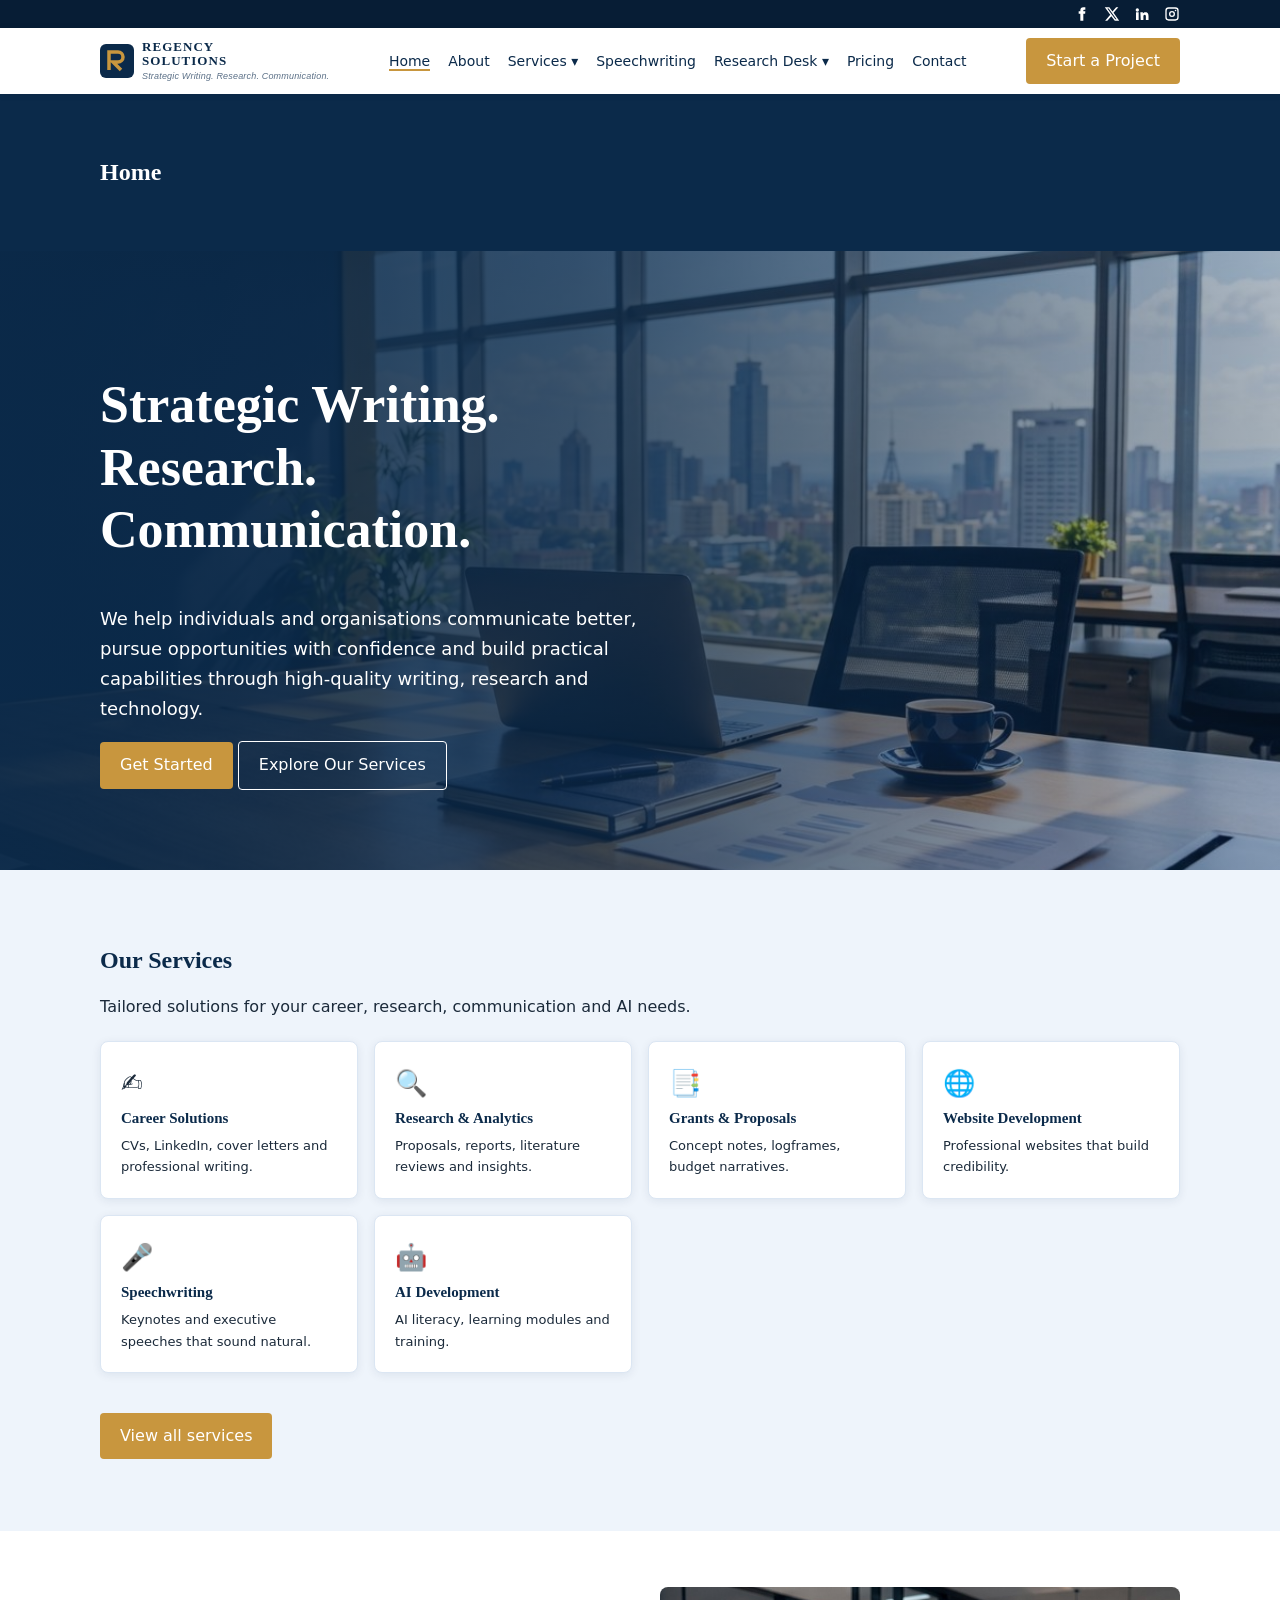
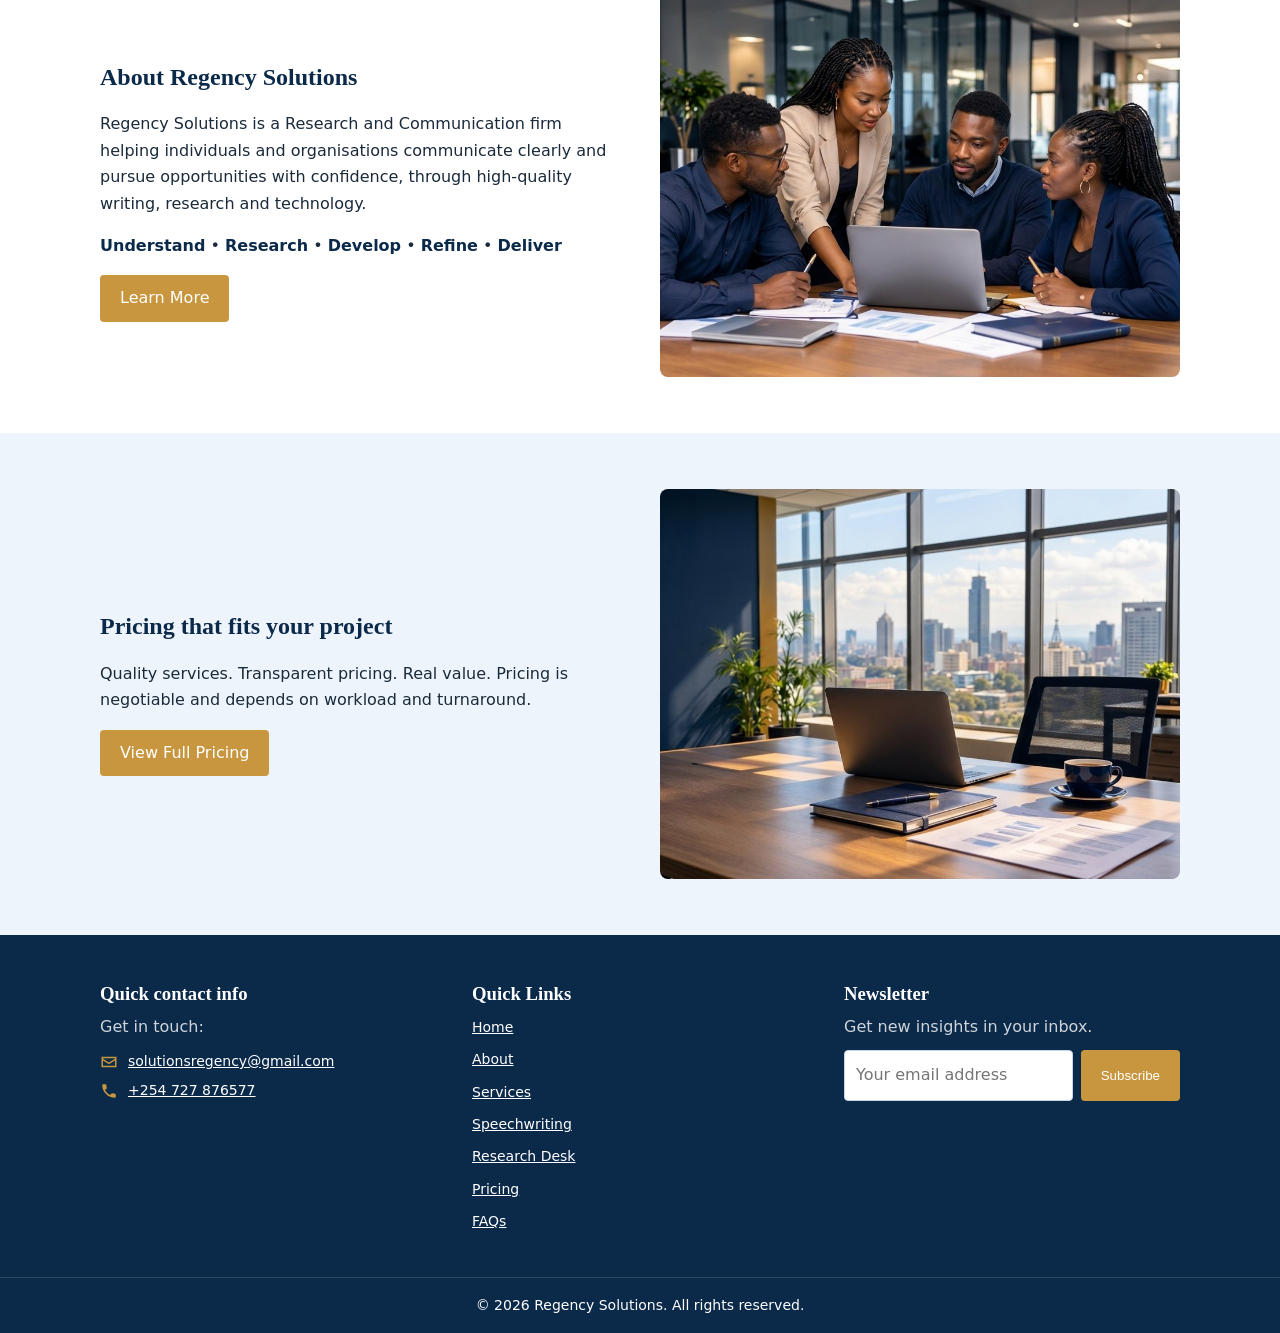
==== index.html @ c31ccd14 "Add files via upload" ====
<!DOCTYPE html><html lang="en"><head><meta charset="utf-8"><meta name="viewport" content="width=device-width,initial-scale=1"><title>Regency Solutions | Strategic Writing. Research. Communication.</title><link rel="stylesheet" href="style.css?v=3"></head><body>
<div class="topbar"><div class="w tb"><div class="socials"><a href="#" aria-label="Facebook"><svg viewBox="0 0 24 24"><path d="M14 8V6.5c0-.7.3-1 1-1h2V2h-3c-3 0-4.5 1.8-4.5 4.5V8H7v3.5h2.5V22H14V11.5h2.7L17 8z"/></svg></a><a href="#" aria-label="X"><svg viewBox="0 0 24 24"><path d="M18.2 2h3.3l-7.2 8.3L22.8 22h-6.6l-5.2-6.8L5 22H1.7l7.7-8.9L1.2 2h6.8l4.7 6.2zm-1.2 18h1.8L7 3.9H5z"/></svg></a><a href="#" aria-label="LinkedIn"><svg viewBox="0 0 24 24"><path d="M4.98 3.5a2.5 2.5 0 1 1 0 5 2.5 2.5 0 0 1 0-5zM3 9.5h4V21H3zM9.5 9.5h3.8v1.6h.1c.5-1 1.8-1.9 3.7-1.9 4 0 4.7 2.6 4.7 6V21h-4v-5c0-1.2 0-2.8-1.7-2.8s-2 1.3-2 2.7V21h-4z"/></svg></a><a href="#" aria-label="Instagram"><svg viewBox="0 0 24 24"><path d="M7 2h10a5 5 0 0 1 5 5v10a5 5 0 0 1-5 5H7a5 5 0 0 1-5-5V7a5 5 0 0 1 5-5zm0 2a3 3 0 0 0-3 3v10a3 3 0 0 0 3 3h10a3 3 0 0 0 3-3V7a3 3 0 0 0-3-3zm5 3.5A4.5 4.5 0 1 1 7.5 12 4.5 4.5 0 0 1 12 7.5zm0 2A2.5 2.5 0 1 0 14.5 12 2.5 2.5 0 0 0 12 9.5zM17.3 5.5a1.2 1.2 0 1 1-1.2 1.2 1.2 1.2 0 0 1 1.2-1.2z"/></svg></a></div></div></div><header><div class="w nav"><a href="index.html" class="logo"><svg width="34" height="34" viewBox="0 0 34 34"><rect width="34" height="34" rx="6" fill="#0b2a4a"/><path d="M9 26V8h9a5 5 0 0 1 0 10h-5l8 8" stroke="#c8963e" stroke-width="3.5" fill="none"/></svg><span>REGENCY<br>SOLUTIONS<em>Strategic Writing. Research. Communication.</em></span></a><button class="burger" aria-label="Open menu" aria-expanded="false"><span></span><span></span><span></span></button><nav><a href="index.html" class=on>Home</a><a href="about.html">About</a><div class="dd"><a href="services.html">Services &#9662;</a><div class="dm"><a href="services.html#career-solutions">Career Solutions</a><a href="services.html#research-analytics">Research & Analytics</a><a href="services.html#grants-proposals">Grants & Proposals</a><a href="services.html#website-development">Website Development</a><a href="services.html#ai-training">AI Training & Development</a><a href="services.html#professional-writing">Professional Writing</a></div></div><a href="speechwriting.html">Speechwriting</a><div class="dd"><a href="research-desk.html">Research Desk &#9662;</a><div class="dm"><a href="research-desk.html#insights">Insights</a><a href="research-desk.html#portfolio">Portfolio</a><a href="research-desk.html#testimonials">Testimonials</a></div></div><a href="pricing.html">Pricing</a><a href="contact.html">Contact</a></nav><a class="btn" href="start-a-project.html">Start a Project</a></div></header>
<section class="ph"><div class="w"><h1>Home</h1></div></section><section class="hero"><div class="w"><div><h1>Strategic Writing. Research. Communication.</h1><p>We help individuals and organisations communicate better, pursue opportunities with confidence and build practical capabilities through high-quality writing, research and technology.</p><a class="btn" href="start-a-project.html">Get Started</a> <a class="btn o" href="services.html">Explore Our Services</a></div></div></section><section class="sp alt"><div class="w"><h2>Our Services</h2><p class="lead">Tailored solutions for your career, research, communication and AI needs.</p><div class="tiles"><div class="tile"><b>✍️</b><span>Career Solutions</span><p>CVs, LinkedIn, cover letters and professional writing.</p></div><div class="tile"><b>🔍</b><span>Research & Analytics</span><p>Proposals, reports, literature reviews and insights.</p></div><div class="tile"><b>📑</b><span>Grants & Proposals</span><p>Concept notes, logframes, budget narratives.</p></div><div class="tile"><b>🌐</b><span>Website Development</span><p>Professional websites that build credibility.</p></div><div class="tile"><b>🎤</b><span>Speechwriting</span><p>Keynotes and executive speeches that sound natural.</p></div><div class="tile"><b>🤖</b><span>AI Development</span><p>AI literacy, learning modules and training.</p></div></div><p><a class="btn" href="services.html">View all services</a></p></div></section><section class="sp"><div class="w two"><div><h2>About Regency Solutions</h2><p>Regency Solutions is a Research and Communication firm helping individuals and organisations communicate clearly and pursue opportunities with confidence, through high-quality writing, research and technology.</p><p class="steps"><b>Understand</b> &bull; <b>Research</b> &bull; <b>Develop</b> &bull; <b>Refine</b> &bull; <b>Deliver</b></p><a class="btn" href="about.html">Learn More</a></div><img src="images/about.jpg" alt=""></div></section><section class="sp alt"><div class="w two"><div><h2>Pricing that fits your project</h2><p>Quality services. Transparent pricing. Real value. Pricing is negotiable and depends on workload and turnaround.</p><a class="btn" href="pricing.html">View Full Pricing</a></div><img src="images/pricing.jpg" alt=""></div></section>
<footer><div class="w fg"><div><h3>Quick contact info</h3><p class="mu">Get in touch:</p><ul class="cl"><li><svg viewBox="0 0 24 24"><path d="M2 5h20v14H2zm2 2v.5l8 5 8-5V7zm16 3l-8 5-8-5v7h16z"/></svg><a href="mailto:solutionsregency@gmail.com">solutionsregency@gmail.com</a></li><li><svg viewBox="0 0 24 24"><path d="M6.6 10.8a15 15 0 0 0 6.6 6.6l2.2-2.2a1 1 0 0 1 1-.25 11 11 0 0 0 3.6.6 1 1 0 0 1 1 1V20a1 1 0 0 1-1 1A17 17 0 0 1 3 4a1 1 0 0 1 1-1h3.5a1 1 0 0 1 1 1c0 1.2.2 2.4.6 3.6a1 1 0 0 1-.25 1z"/></svg><a href="tel:+254727876577">+254 727 876577</a></li></ul></div><div><h3>Quick Links</h3><ul class="ll"><li><a href="index.html">Home</a></li><li><a href="about.html">About</a></li><li><a href="services.html">Services</a></li><li><a href="speechwriting.html">Speechwriting</a></li><li><a href="research-desk.html">Research Desk</a></li><li><a href="pricing.html">Pricing</a></li><li><a href="research-desk.html#faqs">FAQs</a></li></ul></div><div><h3>Newsletter</h3><p class="mu">Get new insights in your inbox.</p><form class="rf nl" data-kind="news"><input name="_honey" style="display:none" tabindex="-1" autocomplete="off" aria-hidden="true"><input type="hidden" name="service" value="Newsletter"><input name="email" type="email" placeholder="Your email address" aria-label="Email address" required><button class="btn">Subscribe</button><div class="msg"></div></form></div></div><div class="fb">&copy; 2026 Regency Solutions. All rights reserved.</div></footer>
<div class="modal" id="m"><form class="rf" data-reply="1"><input name="_honey" style="display:none" tabindex="-1" autocomplete="off" aria-hidden="true"><button type="button" class="x" aria-label="Close">&times;</button><h3>Get the pricing plan</h3><p>Enter your email and we will send the plan straight to your inbox.</p><input type="hidden" name="service"><input name="name" placeholder="Your name *" required><input name="email" type="email" placeholder="Email *" required><button class="btn">Send me the pricing plan</button><div class="msg"></div></form></div>
<script src="script.js?v=4"></script></body></html>
---- style.css ----
:root{--n:#0b2a4a;--g:#c8963e;--l:#eef4fb;--t:#1b2a3a}*{box-sizing:border-box}body{margin:0;font:16px/1.65 'Segoe UI',system-ui,sans-serif;color:var(--t)}
h1,h2,h3{font-family:Georgia,'Times New Roman',serif;color:var(--n);line-height:1.2}.w{max-width:1120px;margin:auto;padding:0 20px}
header{position:sticky;top:0;background:#fff;box-shadow:0 1px 8px #0001;z-index:5}.nav{display:flex;align-items:center;gap:20px;justify-content:space-between;padding:10px 20px;flex-wrap:wrap}
.logo{display:flex;align-items:center;gap:8px;font:600 13px/1.1 Georgia,serif;color:var(--n);text-decoration:none;letter-spacing:.08em}
nav a{margin:0 9px;color:var(--n);text-decoration:none;font-size:14px}nav a.on{border-bottom:2px solid var(--g)}
.btn{display:inline-block;background:var(--g);color:#fff;border:0;padding:10px 20px;border-radius:4px;font:600 14px inherit;text-decoration:none;cursor:pointer}.btn.o{background:none;border:1px solid #fff}
.hero,.ph,.start{background:var(--n);color:#fff}.hero h1,.ph h1,.start h2{color:#fff}.hero{padding:60px 0}.ph{padding:44px 0}.start{padding:60px 0}
.two{display:grid;grid-template-columns:1fr 1fr;gap:40px;align-items:center}.two.rev>div{order:2}img{width:100%;border-radius:8px;display:block}
.sp{padding:56px 0}.alt{background:var(--l)}.lead{max-width:60ch}.steps b{color:var(--n)}
.grid,.tiles{display:grid;grid-template-columns:repeat(auto-fill,minmax(240px,1fr));gap:16px;margin:20px 0 40px}
.card,.tile{background:#fff;border:1px solid #dbe6f3;border-radius:8px;padding:20px;box-shadow:0 2px 10px #0b2a4a14}.tile b{font-size:26px;display:block}.tile span{font:600 15px Georgia,serif;color:var(--n)}.tile p{font-size:13px;margin:4px 0 0}
.card h3{margin:0 0 8px;font-size:19px}.card ul,.sp ul{padding-left:18px}.pl{display:inline-block;margin-top:8px;color:var(--g);font-weight:700;text-decoration:none}
details{background:#fff;border:1px solid #dbe6f3;border-radius:6px;padding:12px 16px;margin:8px 0}summary{cursor:pointer;font-weight:600;color:var(--n)}
input,select,textarea{width:100%;padding:11px;margin:5px 0;border:1px solid #c5d4e6;border-radius:4px;font:inherit}.start form{display:grid;gap:4px}.msg{font-size:14px;margin-top:6px}
footer{background:var(--n);color:#fff;padding:36px 0}footer .logo{color:#fff}.fl{display:flex;justify-content:space-between;flex-wrap:wrap;gap:16px;align-items:center}footer a{color:#fff;margin:0 8px;font-size:14px}
.modal{display:none;position:fixed;inset:0;background:#0b2a4acc;z-index:9;align-items:center;justify-content:center;padding:20px}.modal.open{display:flex}.modal form{background:#fff;padding:28px;border-radius:8px;max-width:400px;width:100%;position:relative}.x{position:absolute;right:12px;top:6px;background:none;border:0;font-size:26px;cursor:pointer}
a:focus-visible,button:focus-visible,input:focus-visible{outline:3px solid var(--g)}@media(max-width:760px){.two{grid-template-columns:1fr}.two.rev>div{order:0}}

body,.w,h1,h2,h3,p,li{text-align:left}.logo em{display:block;font:italic 400 9px/1.3 'Segoe UI',sans-serif;letter-spacing:.02em;margin-top:3px;color:#5a6f86}
.dd{display:inline-block;position:relative}.dm{display:none;position:absolute;top:100%;left:0;background:#fff;min-width:210px;border-radius:6px;box-shadow:0 6px 20px #0b2a4a33;padding:6px 0;z-index:10}.dm a{display:block;margin:0;padding:8px 16px;white-space:nowrap}.dm a:hover{background:var(--l)}.dd:hover .dm,.dd:focus-within .dm{display:block}
.news{background:var(--l);padding:36px 0}.news h3{margin:0}.news form{display:flex;gap:8px;flex-wrap:wrap}.news input{flex:1;min-width:200px;margin:0}.news .msg{width:100%}
.soc{display:flex;gap:10px}.si{width:32px;height:32px;border:1px solid #fff8;border-radius:50%;display:grid;place-items:center;margin:0;font:700 12px sans-serif;text-decoration:none}.fl nav{text-align:right}.fl nav small{display:block;margin-top:8px;opacity:.8}
.float{position:fixed;right:14px;bottom:20px;display:flex;flex-direction:column;gap:10px;z-index:8}.float a{width:46px;height:46px;border-radius:50%;background:var(--g);color:#fff;display:grid;place-items:center;font-size:20px;text-decoration:none;box-shadow:0 3px 10px #0005}
@media(max-width:760px){.dm{position:static;display:block;box-shadow:none;padding:0 0 0 12px}.dd{display:block}}

img{aspect-ratio:4/3;object-fit:cover}.topbar{background:#071d35}.tb{display:flex;justify-content:flex-end;padding:6px 20px}.socials{display:flex;gap:14px}.socials a{margin:0}.socials svg{width:16px;height:16px;fill:#fff;display:block}.socials a:hover svg{fill:var(--g)}
footer{padding:48px 0 0}.fg{display:grid;grid-template-columns:repeat(3,1fr);gap:36px}footer h3{color:#fff;margin:0 0 8px}.mu{opacity:.8;margin:0 0 10px}footer ul{list-style:none;padding:0;margin:0}footer li{margin:6px 0}footer a{margin:0}.cl li{display:flex;gap:10px;align-items:center}.cl svg{width:18px;height:18px;fill:var(--g);flex:none}
.nl{display:flex;gap:8px;flex-wrap:wrap}.nl input{flex:1;min-width:160px;margin:0}.nl .msg{width:100%}.fb{margin-top:36px;padding:16px 20px;border-top:1px solid #ffffff22;font-size:14px;text-align:center}@media(max-width:760px){.fg{grid-template-columns:1fr}}

.hero{background:linear-gradient(90deg,#0b2a4af2 0%,#0b2a4acc 45%,#0b2a4a55 100%),url(images/hero.jpg) center/cover no-repeat;min-height:480px;display:flex;align-items:center;padding:80px 0}
.hero .w{width:100%}.hero h1{max-width:16ch;font-size:clamp(32px,5vw,52px)}.hero p{max-width:48ch;font-size:18px}
@media(max-width:760px){.hero{background:linear-gradient(#0b2a4ae6,#0b2a4acc),url(images/hero.jpg) center/cover;min-height:380px;padding:56px 0}}

.start label{display:block;font-size:14px;color:#dbe6f3}.start label input{margin-top:4px}
.cd{list-style:none;padding:0;margin:20px 0}.cd li{display:flex;gap:14px;align-items:flex-start;margin:16px 0}.cd svg{width:22px;height:22px;fill:var(--g);flex:none;margin-top:3px}.cd b{display:block;color:var(--n)}.cd a{color:var(--t)}
a.pl.btn{color:#fff!important;margin-top:6px}.grid+.cta{margin:-24px 0 52px}

.burger{display:none;background:none;border:0;padding:8px;cursor:pointer}.burger span{display:block;width:26px;height:3px;background:var(--n);margin:5px 0;border-radius:2px}
@media(max-width:760px){
.nav{justify-content:space-between;max-height:100vh;overflow-y:auto}.burger{display:block}
.nav nav,.nav>.btn{display:none;width:100%}.nav.open nav{display:block}.nav.open>.btn{display:block;text-align:center;margin-bottom:8px}
.nav nav a{display:block;margin:0;padding:11px 4px;font-size:16px}.nav nav a.on{border-bottom:0;font-weight:700;color:var(--g)}
.dd{display:block}.dd:hover .dm,.dd:focus-within .dm{display:none}.dm{position:static;box-shadow:none;padding:0 0 0 14px;min-width:0}.dd.open .dm{display:block}
header{max-height:100vh}}
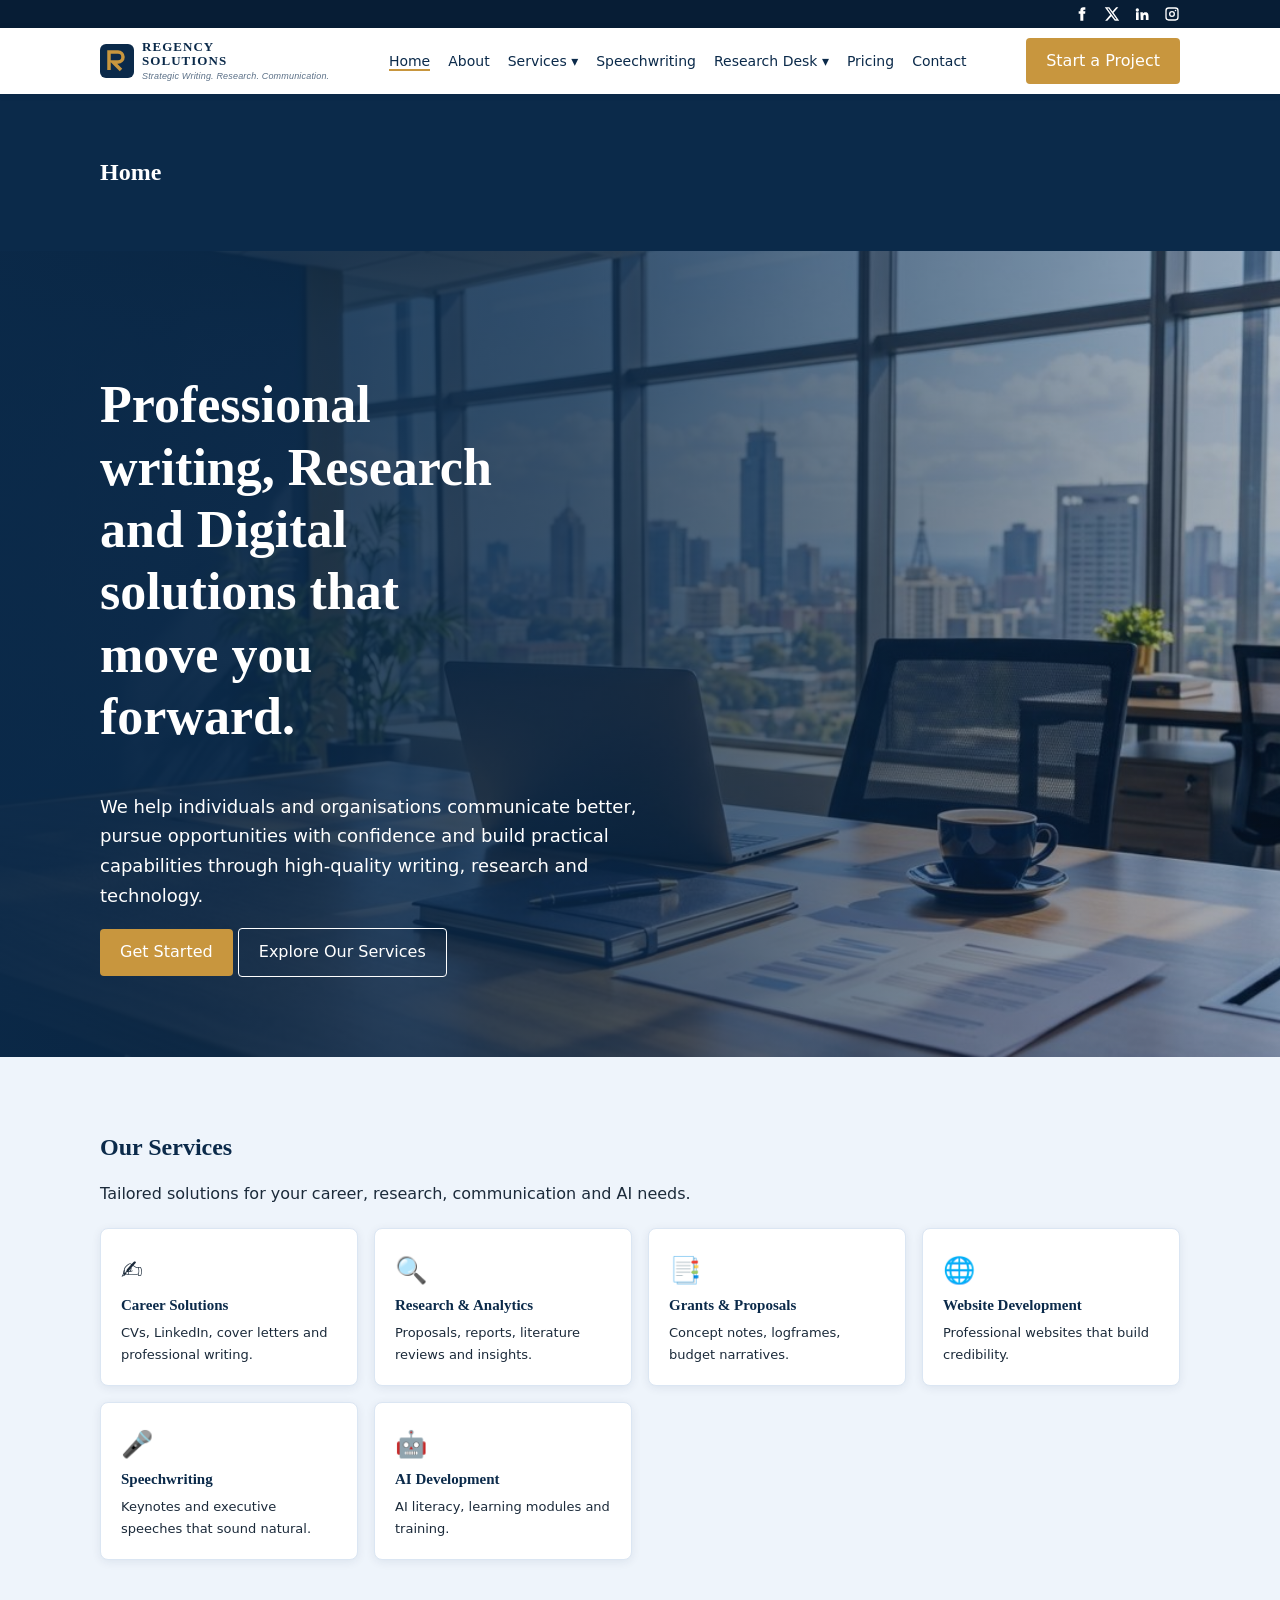
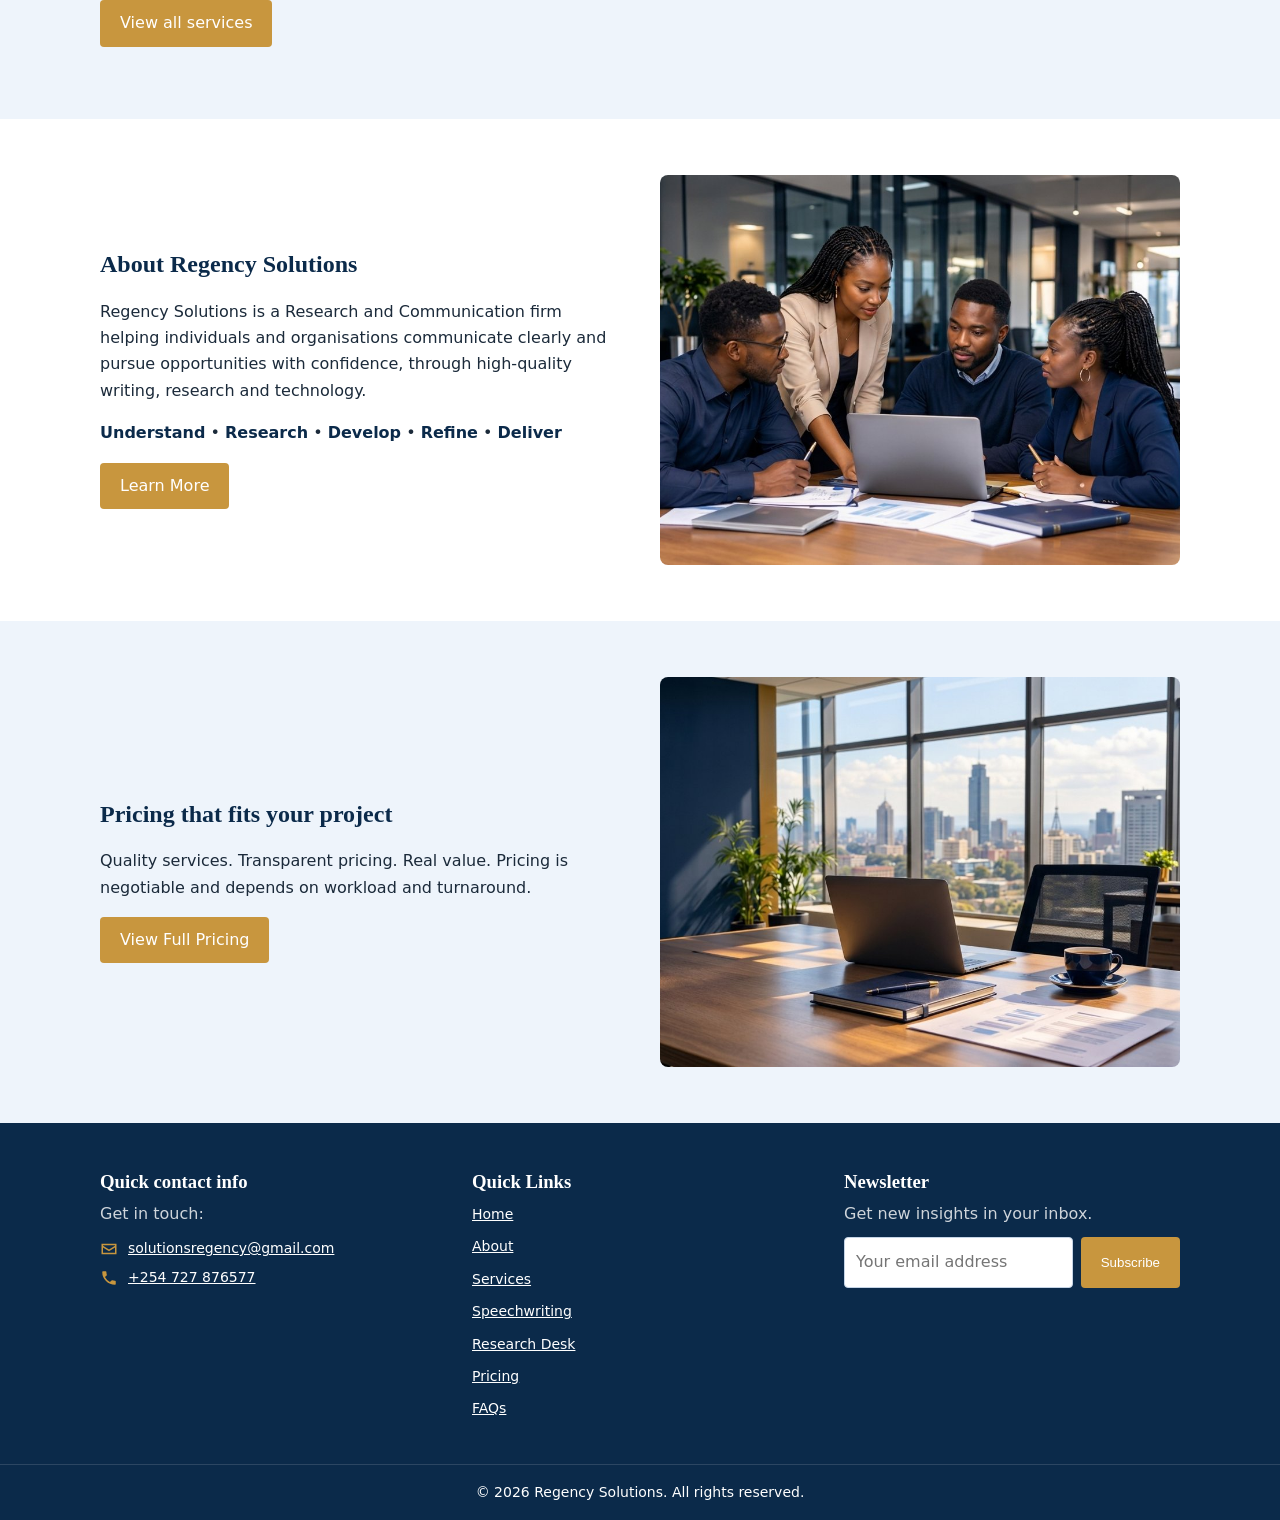
==== commit f5cd5147: "Update index.html" ====
--- a/index.html
+++ b/index.html
@@ -1,6 +1,6 @@
 <!DOCTYPE html><html lang="en"><head><meta charset="utf-8"><meta name="viewport" content="width=device-width,initial-scale=1"><title>Regency Solutions | Strategic Writing. Research. Communication.</title><link rel="stylesheet" href="style.css?v=3"></head><body>
 <div class="topbar"><div class="w tb"><div class="socials"><a href="#" aria-label="Facebook"><svg viewBox="0 0 24 24"><path d="M14 8V6.5c0-.7.3-1 1-1h2V2h-3c-3 0-4.5 1.8-4.5 4.5V8H7v3.5h2.5V22H14V11.5h2.7L17 8z"/></svg></a><a href="#" aria-label="X"><svg viewBox="0 0 24 24"><path d="M18.2 2h3.3l-7.2 8.3L22.8 22h-6.6l-5.2-6.8L5 22H1.7l7.7-8.9L1.2 2h6.8l4.7 6.2zm-1.2 18h1.8L7 3.9H5z"/></svg></a><a href="#" aria-label="LinkedIn"><svg viewBox="0 0 24 24"><path d="M4.98 3.5a2.5 2.5 0 1 1 0 5 2.5 2.5 0 0 1 0-5zM3 9.5h4V21H3zM9.5 9.5h3.8v1.6h.1c.5-1 1.8-1.9 3.7-1.9 4 0 4.7 2.6 4.7 6V21h-4v-5c0-1.2 0-2.8-1.7-2.8s-2 1.3-2 2.7V21h-4z"/></svg></a><a href="#" aria-label="Instagram"><svg viewBox="0 0 24 24"><path d="M7 2h10a5 5 0 0 1 5 5v10a5 5 0 0 1-5 5H7a5 5 0 0 1-5-5V7a5 5 0 0 1 5-5zm0 2a3 3 0 0 0-3 3v10a3 3 0 0 0 3 3h10a3 3 0 0 0 3-3V7a3 3 0 0 0-3-3zm5 3.5A4.5 4.5 0 1 1 7.5 12 4.5 4.5 0 0 1 12 7.5zm0 2A2.5 2.5 0 1 0 14.5 12 2.5 2.5 0 0 0 12 9.5zM17.3 5.5a1.2 1.2 0 1 1-1.2 1.2 1.2 1.2 0 0 1 1.2-1.2z"/></svg></a></div></div></div><header><div class="w nav"><a href="index.html" class="logo"><svg width="34" height="34" viewBox="0 0 34 34"><rect width="34" height="34" rx="6" fill="#0b2a4a"/><path d="M9 26V8h9a5 5 0 0 1 0 10h-5l8 8" stroke="#c8963e" stroke-width="3.5" fill="none"/></svg><span>REGENCY<br>SOLUTIONS<em>Strategic Writing. Research. Communication.</em></span></a><button class="burger" aria-label="Open menu" aria-expanded="false"><span></span><span></span><span></span></button><nav><a href="index.html" class=on>Home</a><a href="about.html">About</a><div class="dd"><a href="services.html">Services &#9662;</a><div class="dm"><a href="services.html#career-solutions">Career Solutions</a><a href="services.html#research-analytics">Research & Analytics</a><a href="services.html#grants-proposals">Grants & Proposals</a><a href="services.html#website-development">Website Development</a><a href="services.html#ai-training">AI Training & Development</a><a href="services.html#professional-writing">Professional Writing</a></div></div><a href="speechwriting.html">Speechwriting</a><div class="dd"><a href="research-desk.html">Research Desk &#9662;</a><div class="dm"><a href="research-desk.html#insights">Insights</a><a href="research-desk.html#portfolio">Portfolio</a><a href="research-desk.html#testimonials">Testimonials</a></div></div><a href="pricing.html">Pricing</a><a href="contact.html">Contact</a></nav><a class="btn" href="start-a-project.html">Start a Project</a></div></header>
-<section class="ph"><div class="w"><h1>Home</h1></div></section><section class="hero"><div class="w"><div><h1>Strategic Writing. Research. Communication.</h1><p>We help individuals and organisations communicate better, pursue opportunities with confidence and build practical capabilities through high-quality writing, research and technology.</p><a class="btn" href="start-a-project.html">Get Started</a> <a class="btn o" href="services.html">Explore Our Services</a></div></div></section><section class="sp alt"><div class="w"><h2>Our Services</h2><p class="lead">Tailored solutions for your career, research, communication and AI needs.</p><div class="tiles"><div class="tile"><b>✍️</b><span>Career Solutions</span><p>CVs, LinkedIn, cover letters and professional writing.</p></div><div class="tile"><b>🔍</b><span>Research & Analytics</span><p>Proposals, reports, literature reviews and insights.</p></div><div class="tile"><b>📑</b><span>Grants & Proposals</span><p>Concept notes, logframes, budget narratives.</p></div><div class="tile"><b>🌐</b><span>Website Development</span><p>Professional websites that build credibility.</p></div><div class="tile"><b>🎤</b><span>Speechwriting</span><p>Keynotes and executive speeches that sound natural.</p></div><div class="tile"><b>🤖</b><span>AI Development</span><p>AI literacy, learning modules and training.</p></div></div><p><a class="btn" href="services.html">View all services</a></p></div></section><section class="sp"><div class="w two"><div><h2>About Regency Solutions</h2><p>Regency Solutions is a Research and Communication firm helping individuals and organisations communicate clearly and pursue opportunities with confidence, through high-quality writing, research and technology.</p><p class="steps"><b>Understand</b> &bull; <b>Research</b> &bull; <b>Develop</b> &bull; <b>Refine</b> &bull; <b>Deliver</b></p><a class="btn" href="about.html">Learn More</a></div><img src="images/about.jpg" alt=""></div></section><section class="sp alt"><div class="w two"><div><h2>Pricing that fits your project</h2><p>Quality services. Transparent pricing. Real value. Pricing is negotiable and depends on workload and turnaround.</p><a class="btn" href="pricing.html">View Full Pricing</a></div><img src="images/pricing.jpg" alt=""></div></section>
-<footer><div class="w fg"><div><h3>Quick contact info</h3><p class="mu">Get in touch:</p><ul class="cl"><li><svg viewBox="0 0 24 24"><path d="M2 5h20v14H2zm2 2v.5l8 5 8-5V7zm16 3l-8 5-8-5v7h16z"/></svg><a href="mailto:solutionsregency@gmail.com">solutionsregency@gmail.com</a></li><li><svg viewBox="0 0 24 24"><path d="M6.6 10.8a15 15 0 0 0 6.6 6.6l2.2-2.2a1 1 0 0 1 1-.25 11 11 0 0 0 3.6.6 1 1 0 0 1 1 1V20a1 1 0 0 1-1 1A17 17 0 0 1 3 4a1 1 0 0 1 1-1h3.5a1 1 0 0 1 1 1c0 1.2.2 2.4.6 3.6a1 1 0 0 1-.25 1z"/></svg><a href="tel:+254727876577">+254 727 876577</a></li></ul></div><div><h3>Quick Links</h3><ul class="ll"><li><a href="index.html">Home</a></li><li><a href="about.html">About</a></li><li><a href="services.html">Services</a></li><li><a href="speechwriting.html">Speechwriting</a></li><li><a href="research-desk.html">Research Desk</a></li><li><a href="pricing.html">Pricing</a></li><li><a href="research-desk.html#faqs">FAQs</a></li></ul></div><div><h3>Newsletter</h3><p class="mu">Get new insights in your inbox.</p><form class="rf nl" data-kind="news"><input name="_honey" style="display:none" tabindex="-1" autocomplete="off" aria-hidden="true"><input type="hidden" name="service" value="Newsletter"><input name="email" type="email" placeholder="Your email address" aria-label="Email address" required><button class="btn">Subscribe</button><div class="msg"></div></form></div></div><div class="fb">&copy; 2026 Regency Solutions. All rights reserved.</div></footer>
+<section class="ph"><div class="w"><h1>Home</h1></div></section><section class="hero"><div class="w"><div><h1>Professional writing, Research and Digital solutions that move you forward.</h1><p>We help individuals and organisations communicate better, pursue opportunities with confidence and build practical capabilities through high-quality writing, research and technology.</p><a class="btn" href="start-a-project.html">Get Started</a> <a class="btn o" href="services.html">Explore Our Services</a></div></div></section><section class="sp alt"><div class="w"><h2>Our Services</h2><p class="lead">Tailored solutions for your career, research, communication and AI needs.</p><div class="tiles"><div class="tile"><b>✍️</b><span>Career Solutions</span><p>CVs, LinkedIn, cover letters and professional writing.</p></div><div class="tile"><b>🔍</b><span>Research & Analytics</span><p>Proposals, reports, literature reviews and insights.</p></div><div class="tile"><b>📑</b><span>Grants & Proposals</span><p>Concept notes, logframes, budget narratives.</p></div><div class="tile"><b>🌐</b><span>Website Development</span><p>Professional websites that build credibility.</p></div><div class="tile"><b>🎤</b><span>Speechwriting</span><p>Keynotes and executive speeches that sound natural.</p></div><div class="tile"><b>🤖</b><span>AI Development</span><p>AI literacy, learning modules and training.</p></div></div><p><a class="btn" href="services.html">View all services</a></p></div></section><section class="sp"><div class="w two"><div><h2>About Regency Solutions</h2><p>Regency Solutions is a Research and Communication firm helping individuals and organisations communicate clearly and pursue opportunities with confidence, through high-quality writing, research and technology.</p><p class="steps"><b>Understand</b> &bull; <b>Research</b> &bull; <b>Develop</b> &bull; <b>Refine</b> &bull; <b>Deliver</b></p><a class="btn" href="about.html">Learn More</a></div><img src="images/about.jpg" alt=""></div></section><section class="sp alt"><div class="w two"><div><h2>Pricing that fits your project</h2><p>Quality services. Transparent pricing. Real value. Pricing is negotiable and depends on workload and turnaround.</p><a class="btn" href="pricing.html">View Full Pricing</a></div><img src="images/pricing.jpg" alt=""></div></section>
+<footer><div class="w fg"><div><h3>Quick contact info</h3><p class="mu">Get in touch:</p><ul class="cl"><li><svg viewBox="0 0 24 24"><path d="M2 5h20v14H2zm2 2v.5l8 5 8-5V7zm16 3l-8 5-8-5v7h16z"/></svg><a href="https://mail.google.com/mail/?view=cm&to=solutionsregency@gmail.com" target="_blank" rel="noopener">solutionsregency@gmail.com</a></li><li><svg viewBox="0 0 24 24"><path d="M6.6 10.8a15 15 0 0 0 6.6 6.6l2.2-2.2a1 1 0 0 1 1-.25 11 11 0 0 0 3.6.6 1 1 0 0 1 1 1V20a1 1 0 0 1-1 1A17 17 0 0 1 3 4a1 1 0 0 1 1-1h3.5a1 1 0 0 1 1 1c0 1.2.2 2.4.6 3.6a1 1 0 0 1-.25 1z"/></svg><a href="tel:+254727876577">+254 727 876577</a></li></ul></div><div><h3>Quick Links</h3><ul class="ll"><li><a href="index.html">Home</a></li><li><a href="about.html">About</a></li><li><a href="services.html">Services</a></li><li><a href="speechwriting.html">Speechwriting</a></li><li><a href="research-desk.html">Research Desk</a></li><li><a href="pricing.html">Pricing</a></li><li><a href="research-desk.html#faqs">FAQs</a></li></ul></div><div><h3>Newsletter</h3><p class="mu">Get new insights in your inbox.</p><form class="rf nl" data-kind="news"><input name="_honey" style="display:none" tabindex="-1" autocomplete="off" aria-hidden="true"><input type="hidden" name="service" value="Newsletter"><input name="email" type="email" placeholder="Your email address" aria-label="Email address" required><button class="btn">Subscribe</button><div class="msg"></div></form></div></div><div class="fb">&copy; 2026 Regency Solutions. All rights reserved.</div></footer>
 <div class="modal" id="m"><form class="rf" data-reply="1"><input name="_honey" style="display:none" tabindex="-1" autocomplete="off" aria-hidden="true"><button type="button" class="x" aria-label="Close">&times;</button><h3>Get the pricing plan</h3><p>Enter your email and we will send the plan straight to your inbox.</p><input type="hidden" name="service"><input name="name" placeholder="Your name *" required><input name="email" type="email" placeholder="Email *" required><button class="btn">Send me the pricing plan</button><div class="msg"></div></form></div>
-<script src="script.js?v=4"></script></body></html>+<script src="script.js?v=5"></script></body></html>
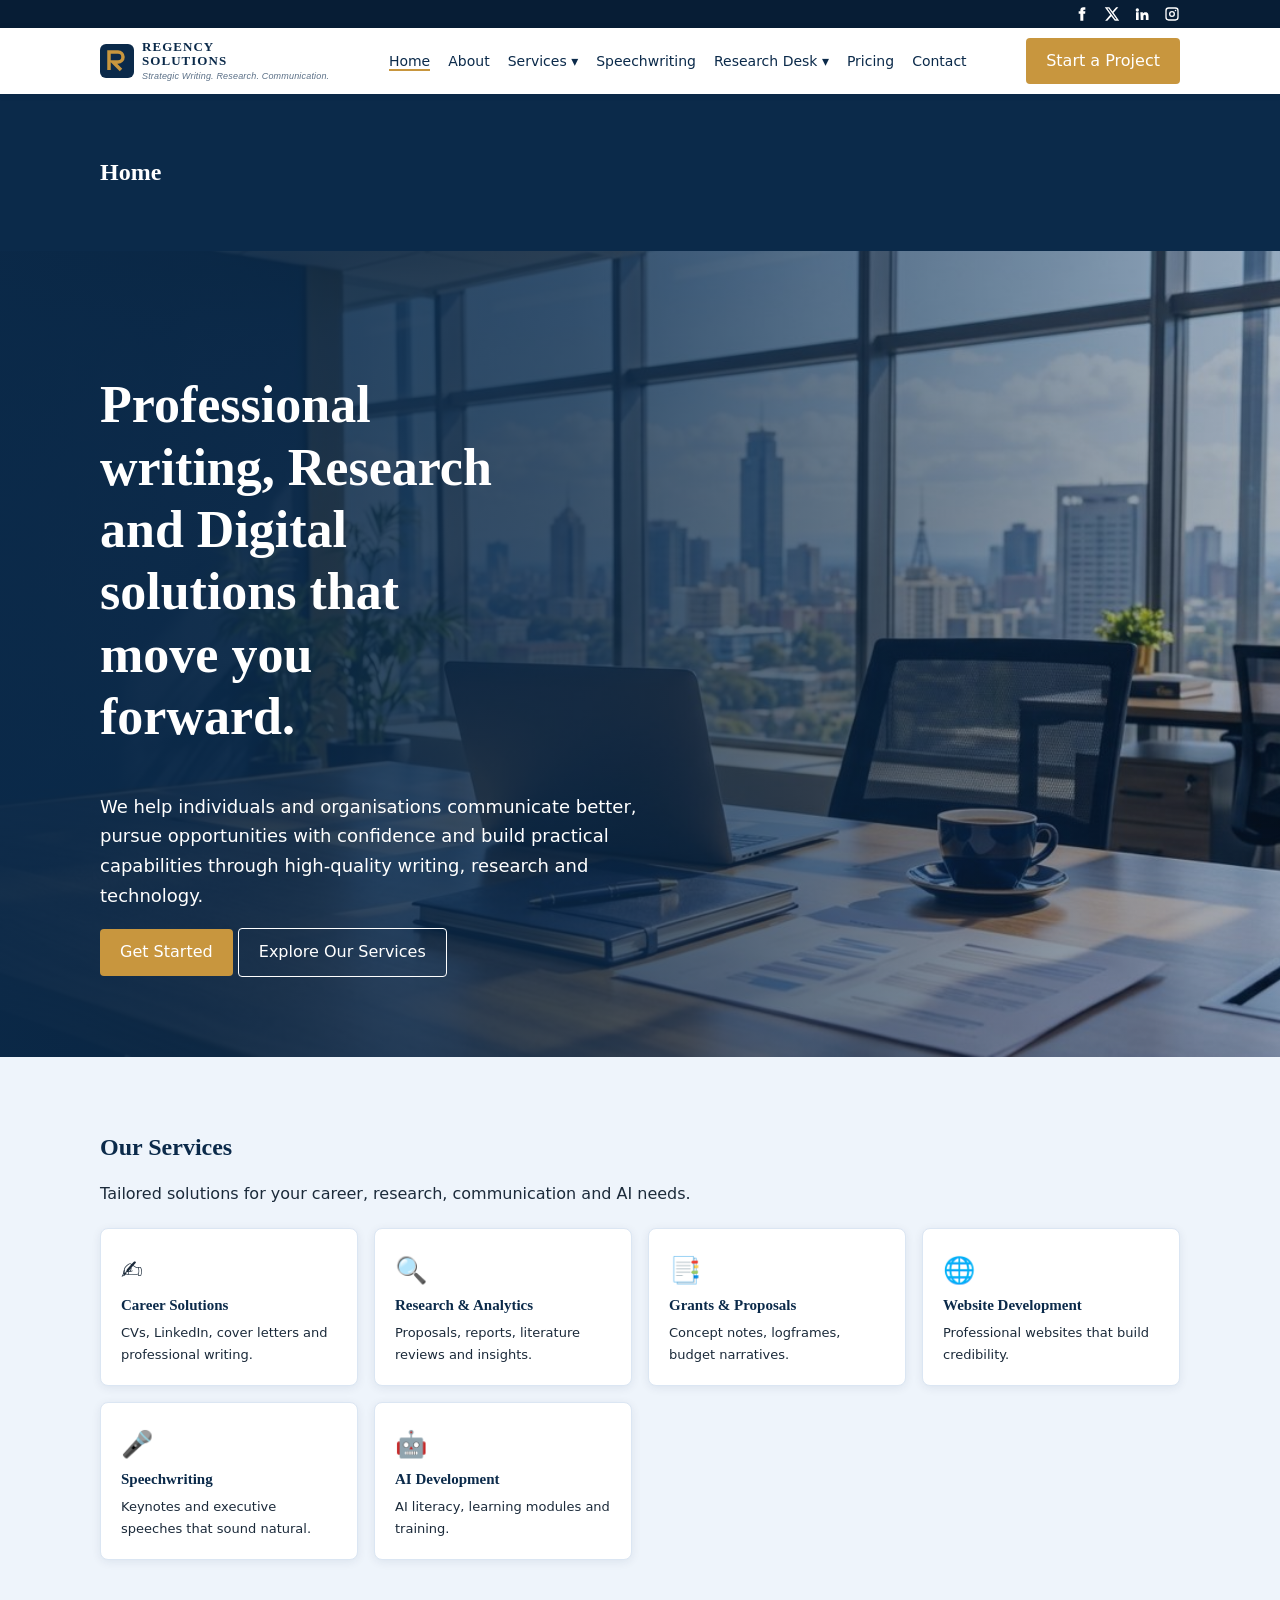
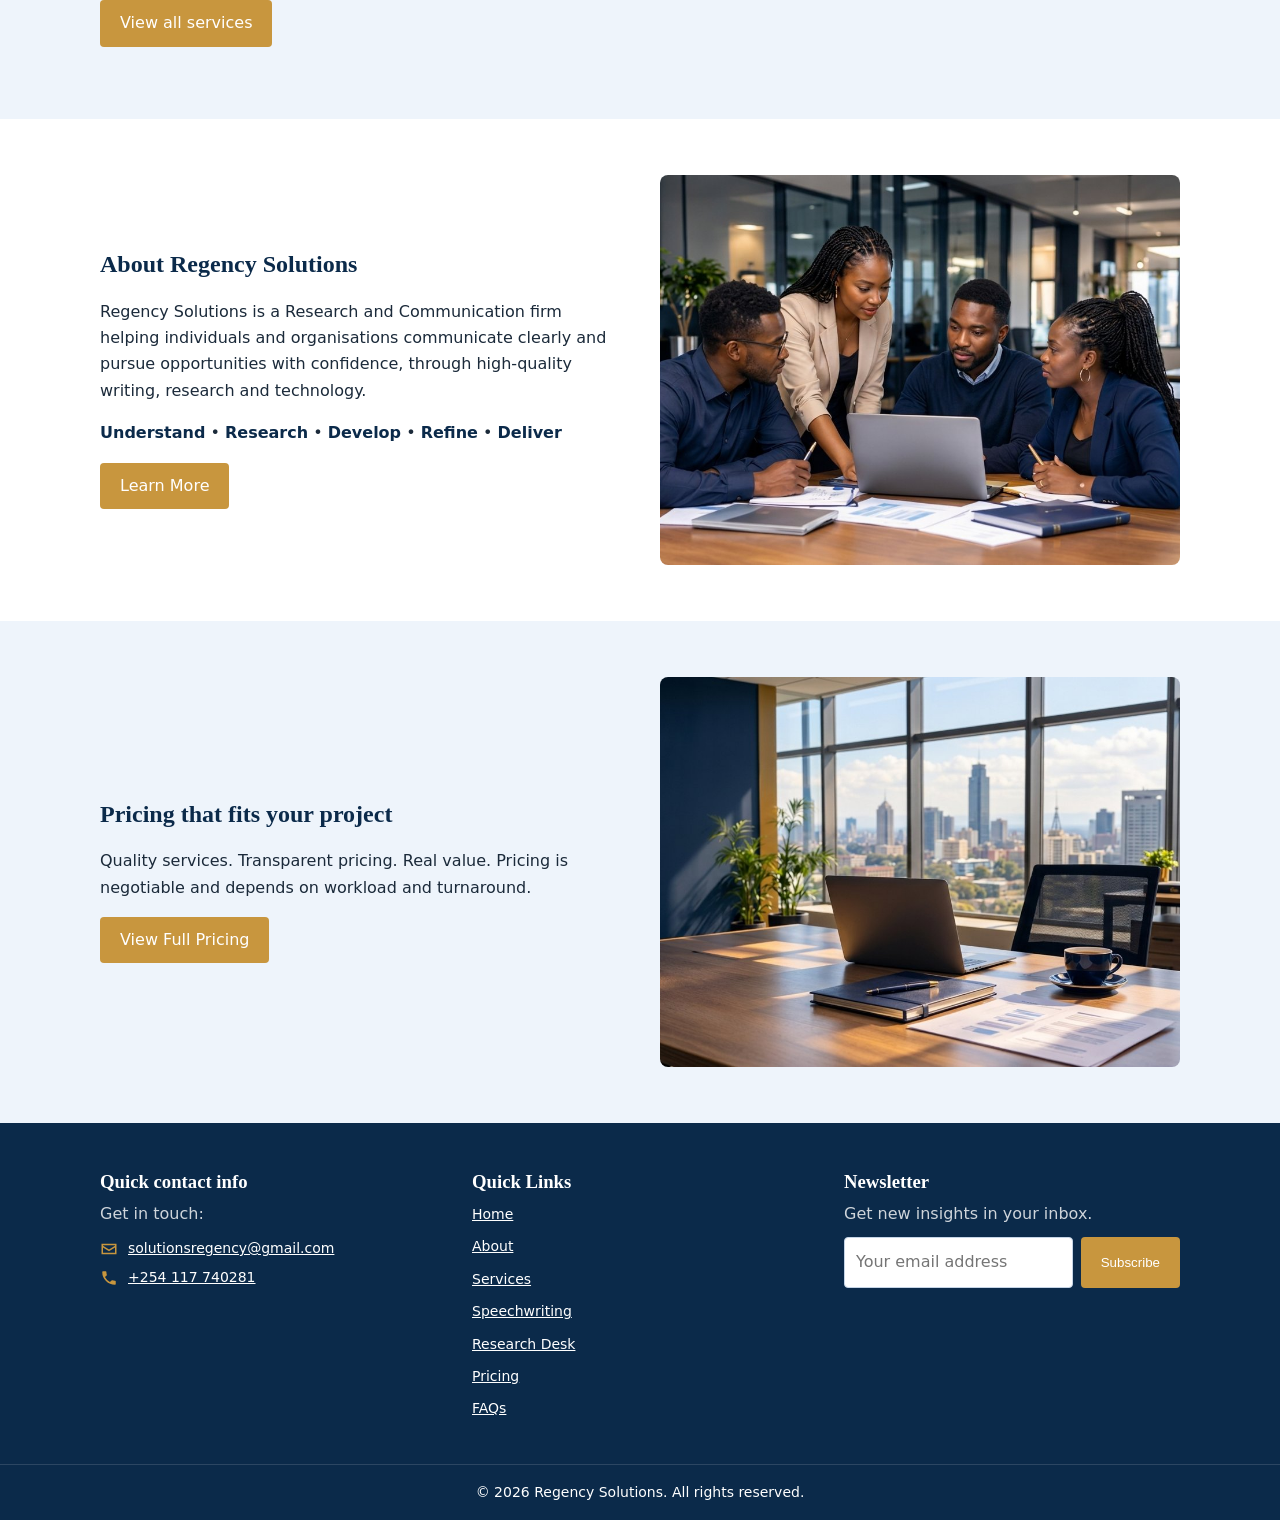
==== commit ff013178: "Update index.html" ====
--- a/index.html
+++ b/index.html
@@ -1,6 +1,6 @@
 <!DOCTYPE html><html lang="en"><head><meta charset="utf-8"><meta name="viewport" content="width=device-width,initial-scale=1"><title>Regency Solutions | Strategic Writing. Research. Communication.</title><link rel="stylesheet" href="style.css?v=3"></head><body>
 <div class="topbar"><div class="w tb"><div class="socials"><a href="#" aria-label="Facebook"><svg viewBox="0 0 24 24"><path d="M14 8V6.5c0-.7.3-1 1-1h2V2h-3c-3 0-4.5 1.8-4.5 4.5V8H7v3.5h2.5V22H14V11.5h2.7L17 8z"/></svg></a><a href="#" aria-label="X"><svg viewBox="0 0 24 24"><path d="M18.2 2h3.3l-7.2 8.3L22.8 22h-6.6l-5.2-6.8L5 22H1.7l7.7-8.9L1.2 2h6.8l4.7 6.2zm-1.2 18h1.8L7 3.9H5z"/></svg></a><a href="#" aria-label="LinkedIn"><svg viewBox="0 0 24 24"><path d="M4.98 3.5a2.5 2.5 0 1 1 0 5 2.5 2.5 0 0 1 0-5zM3 9.5h4V21H3zM9.5 9.5h3.8v1.6h.1c.5-1 1.8-1.9 3.7-1.9 4 0 4.7 2.6 4.7 6V21h-4v-5c0-1.2 0-2.8-1.7-2.8s-2 1.3-2 2.7V21h-4z"/></svg></a><a href="#" aria-label="Instagram"><svg viewBox="0 0 24 24"><path d="M7 2h10a5 5 0 0 1 5 5v10a5 5 0 0 1-5 5H7a5 5 0 0 1-5-5V7a5 5 0 0 1 5-5zm0 2a3 3 0 0 0-3 3v10a3 3 0 0 0 3 3h10a3 3 0 0 0 3-3V7a3 3 0 0 0-3-3zm5 3.5A4.5 4.5 0 1 1 7.5 12 4.5 4.5 0 0 1 12 7.5zm0 2A2.5 2.5 0 1 0 14.5 12 2.5 2.5 0 0 0 12 9.5zM17.3 5.5a1.2 1.2 0 1 1-1.2 1.2 1.2 1.2 0 0 1 1.2-1.2z"/></svg></a></div></div></div><header><div class="w nav"><a href="index.html" class="logo"><svg width="34" height="34" viewBox="0 0 34 34"><rect width="34" height="34" rx="6" fill="#0b2a4a"/><path d="M9 26V8h9a5 5 0 0 1 0 10h-5l8 8" stroke="#c8963e" stroke-width="3.5" fill="none"/></svg><span>REGENCY<br>SOLUTIONS<em>Strategic Writing. Research. Communication.</em></span></a><button class="burger" aria-label="Open menu" aria-expanded="false"><span></span><span></span><span></span></button><nav><a href="index.html" class=on>Home</a><a href="about.html">About</a><div class="dd"><a href="services.html">Services &#9662;</a><div class="dm"><a href="services.html#career-solutions">Career Solutions</a><a href="services.html#research-analytics">Research & Analytics</a><a href="services.html#grants-proposals">Grants & Proposals</a><a href="services.html#website-development">Website Development</a><a href="services.html#ai-training">AI Training & Development</a><a href="services.html#professional-writing">Professional Writing</a></div></div><a href="speechwriting.html">Speechwriting</a><div class="dd"><a href="research-desk.html">Research Desk &#9662;</a><div class="dm"><a href="research-desk.html#insights">Insights</a><a href="research-desk.html#portfolio">Portfolio</a><a href="research-desk.html#testimonials">Testimonials</a></div></div><a href="pricing.html">Pricing</a><a href="contact.html">Contact</a></nav><a class="btn" href="start-a-project.html">Start a Project</a></div></header>
 <section class="ph"><div class="w"><h1>Home</h1></div></section><section class="hero"><div class="w"><div><h1>Professional writing, Research and Digital solutions that move you forward.</h1><p>We help individuals and organisations communicate better, pursue opportunities with confidence and build practical capabilities through high-quality writing, research and technology.</p><a class="btn" href="start-a-project.html">Get Started</a> <a class="btn o" href="services.html">Explore Our Services</a></div></div></section><section class="sp alt"><div class="w"><h2>Our Services</h2><p class="lead">Tailored solutions for your career, research, communication and AI needs.</p><div class="tiles"><div class="tile"><b>✍️</b><span>Career Solutions</span><p>CVs, LinkedIn, cover letters and professional writing.</p></div><div class="tile"><b>🔍</b><span>Research & Analytics</span><p>Proposals, reports, literature reviews and insights.</p></div><div class="tile"><b>📑</b><span>Grants & Proposals</span><p>Concept notes, logframes, budget narratives.</p></div><div class="tile"><b>🌐</b><span>Website Development</span><p>Professional websites that build credibility.</p></div><div class="tile"><b>🎤</b><span>Speechwriting</span><p>Keynotes and executive speeches that sound natural.</p></div><div class="tile"><b>🤖</b><span>AI Development</span><p>AI literacy, learning modules and training.</p></div></div><p><a class="btn" href="services.html">View all services</a></p></div></section><section class="sp"><div class="w two"><div><h2>About Regency Solutions</h2><p>Regency Solutions is a Research and Communication firm helping individuals and organisations communicate clearly and pursue opportunities with confidence, through high-quality writing, research and technology.</p><p class="steps"><b>Understand</b> &bull; <b>Research</b> &bull; <b>Develop</b> &bull; <b>Refine</b> &bull; <b>Deliver</b></p><a class="btn" href="about.html">Learn More</a></div><img src="images/about.jpg" alt=""></div></section><section class="sp alt"><div class="w two"><div><h2>Pricing that fits your project</h2><p>Quality services. Transparent pricing. Real value. Pricing is negotiable and depends on workload and turnaround.</p><a class="btn" href="pricing.html">View Full Pricing</a></div><img src="images/pricing.jpg" alt=""></div></section>
-<footer><div class="w fg"><div><h3>Quick contact info</h3><p class="mu">Get in touch:</p><ul class="cl"><li><svg viewBox="0 0 24 24"><path d="M2 5h20v14H2zm2 2v.5l8 5 8-5V7zm16 3l-8 5-8-5v7h16z"/></svg><a href="https://mail.google.com/mail/?view=cm&to=solutionsregency@gmail.com" target="_blank" rel="noopener">solutionsregency@gmail.com</a></li><li><svg viewBox="0 0 24 24"><path d="M6.6 10.8a15 15 0 0 0 6.6 6.6l2.2-2.2a1 1 0 0 1 1-.25 11 11 0 0 0 3.6.6 1 1 0 0 1 1 1V20a1 1 0 0 1-1 1A17 17 0 0 1 3 4a1 1 0 0 1 1-1h3.5a1 1 0 0 1 1 1c0 1.2.2 2.4.6 3.6a1 1 0 0 1-.25 1z"/></svg><a href="tel:+254727876577">+254 727 876577</a></li></ul></div><div><h3>Quick Links</h3><ul class="ll"><li><a href="index.html">Home</a></li><li><a href="about.html">About</a></li><li><a href="services.html">Services</a></li><li><a href="speechwriting.html">Speechwriting</a></li><li><a href="research-desk.html">Research Desk</a></li><li><a href="pricing.html">Pricing</a></li><li><a href="research-desk.html#faqs">FAQs</a></li></ul></div><div><h3>Newsletter</h3><p class="mu">Get new insights in your inbox.</p><form class="rf nl" data-kind="news"><input name="_honey" style="display:none" tabindex="-1" autocomplete="off" aria-hidden="true"><input type="hidden" name="service" value="Newsletter"><input name="email" type="email" placeholder="Your email address" aria-label="Email address" required><button class="btn">Subscribe</button><div class="msg"></div></form></div></div><div class="fb">&copy; 2026 Regency Solutions. All rights reserved.</div></footer>
+<footer><div class="w fg"><div><h3>Quick contact info</h3><p class="mu">Get in touch:</p><ul class="cl"><li><svg viewBox="0 0 24 24"><path d="M2 5h20v14H2zm2 2v.5l8 5 8-5V7zm16 3l-8 5-8-5v7h16z"/></svg><a href="https://mail.google.com/mail/?view=cm&to=solutionsregency@gmail.com" target="_blank" rel="noopener">solutionsregency@gmail.com</a></li><li><svg viewBox="0 0 24 24"><path d="M6.6 10.8a15 15 0 0 0 6.6 6.6l2.2-2.2a1 1 0 0 1 1-.25 11 11 0 0 0 3.6.6 1 1 0 0 1 1 1V20a1 1 0 0 1-1 1A17 17 0 0 1 3 4a1 1 0 0 1 1-1h3.5a1 1 0 0 1 1 1c0 1.2.2 2.4.6 3.6a1 1 0 0 1-.25 1z"/></svg><a href="tel:+254117740281">+254 117 740281</a></li></ul></div><div><h3>Quick Links</h3><ul class="ll"><li><a href="index.html">Home</a></li><li><a href="about.html">About</a></li><li><a href="services.html">Services</a></li><li><a href="speechwriting.html">Speechwriting</a></li><li><a href="research-desk.html">Research Desk</a></li><li><a href="pricing.html">Pricing</a></li><li><a href="research-desk.html#faqs">FAQs</a></li></ul></div><div><h3>Newsletter</h3><p class="mu">Get new insights in your inbox.</p><form class="rf nl" data-kind="news"><input name="_honey" style="display:none" tabindex="-1" autocomplete="off" aria-hidden="true"><input type="hidden" name="service" value="Newsletter"><input name="email" type="email" placeholder="Your email address" aria-label="Email address" required><button class="btn">Subscribe</button><div class="msg"></div></form></div></div><div class="fb">&copy; 2026 Regency Solutions. All rights reserved.</div></footer>
 <div class="modal" id="m"><form class="rf" data-reply="1"><input name="_honey" style="display:none" tabindex="-1" autocomplete="off" aria-hidden="true"><button type="button" class="x" aria-label="Close">&times;</button><h3>Get the pricing plan</h3><p>Enter your email and we will send the plan straight to your inbox.</p><input type="hidden" name="service"><input name="name" placeholder="Your name *" required><input name="email" type="email" placeholder="Email *" required><button class="btn">Send me the pricing plan</button><div class="msg"></div></form></div>
 <script src="script.js?v=5"></script></body></html>
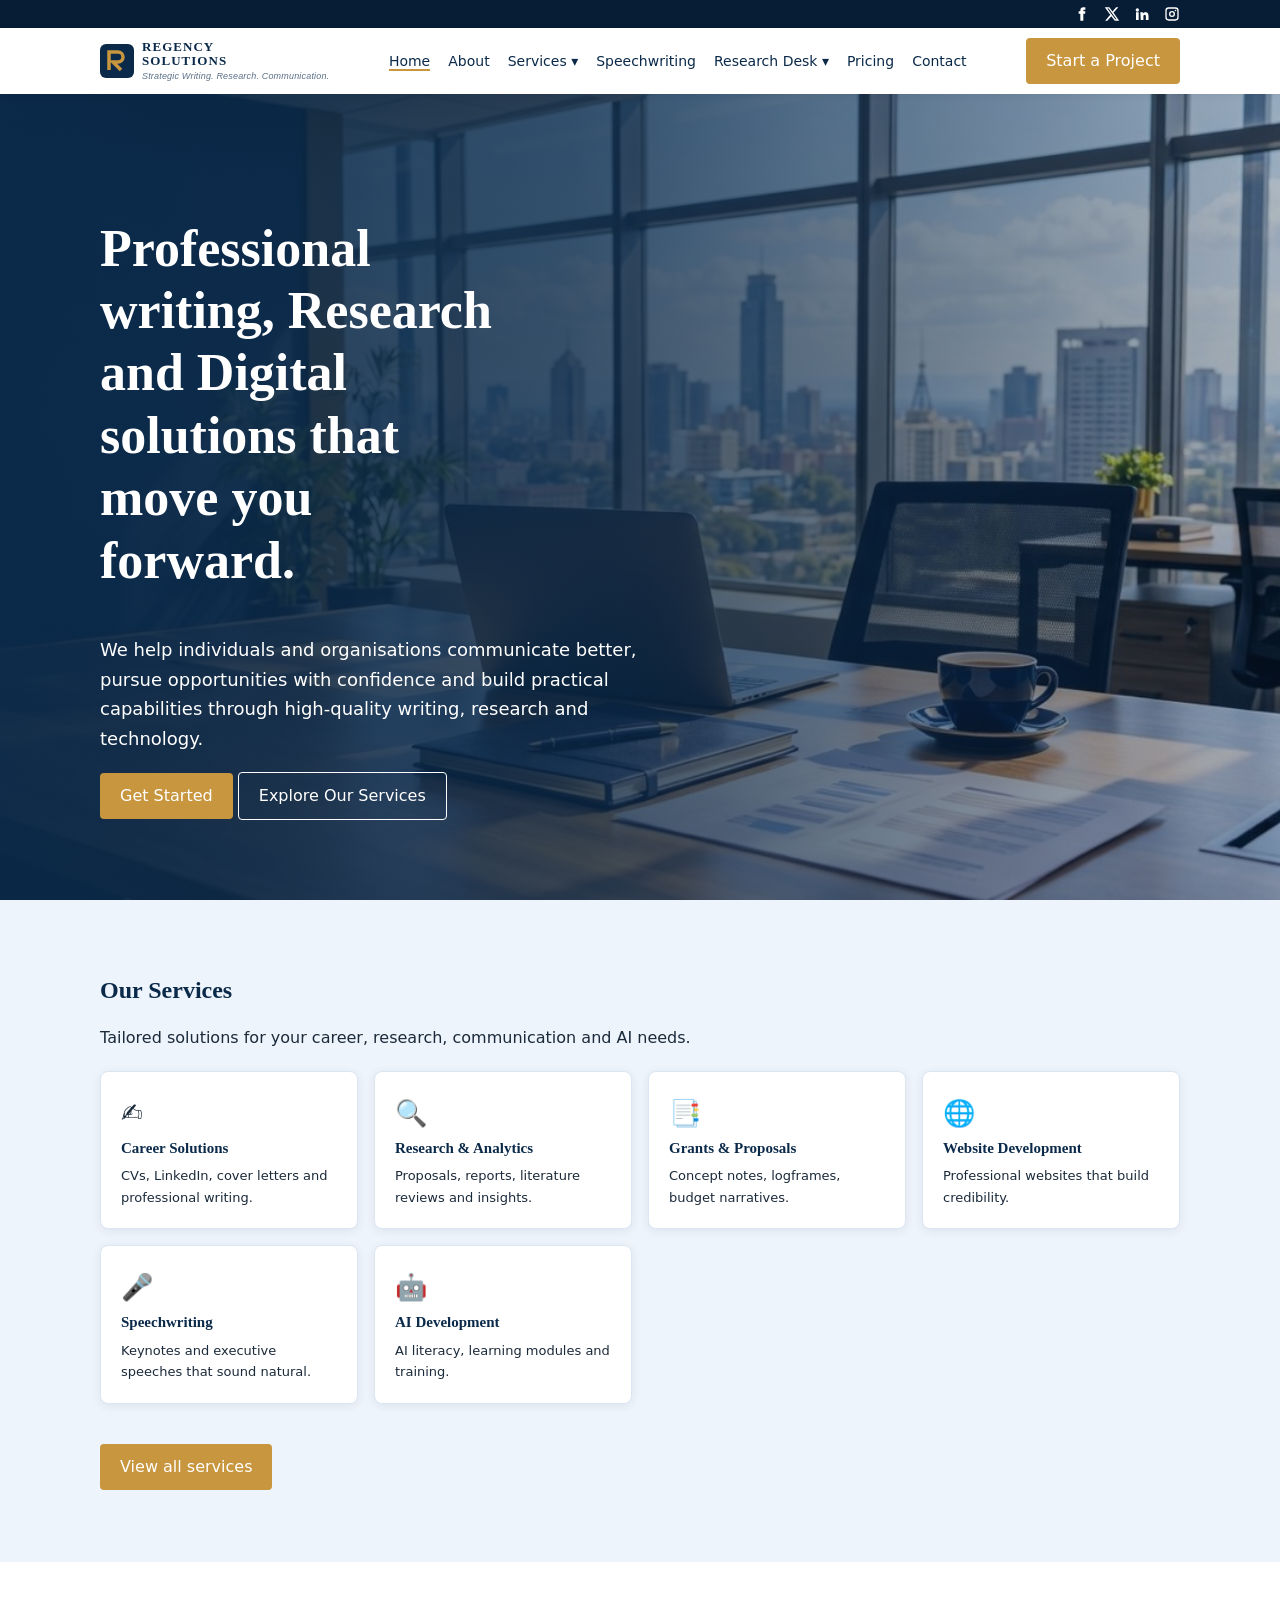
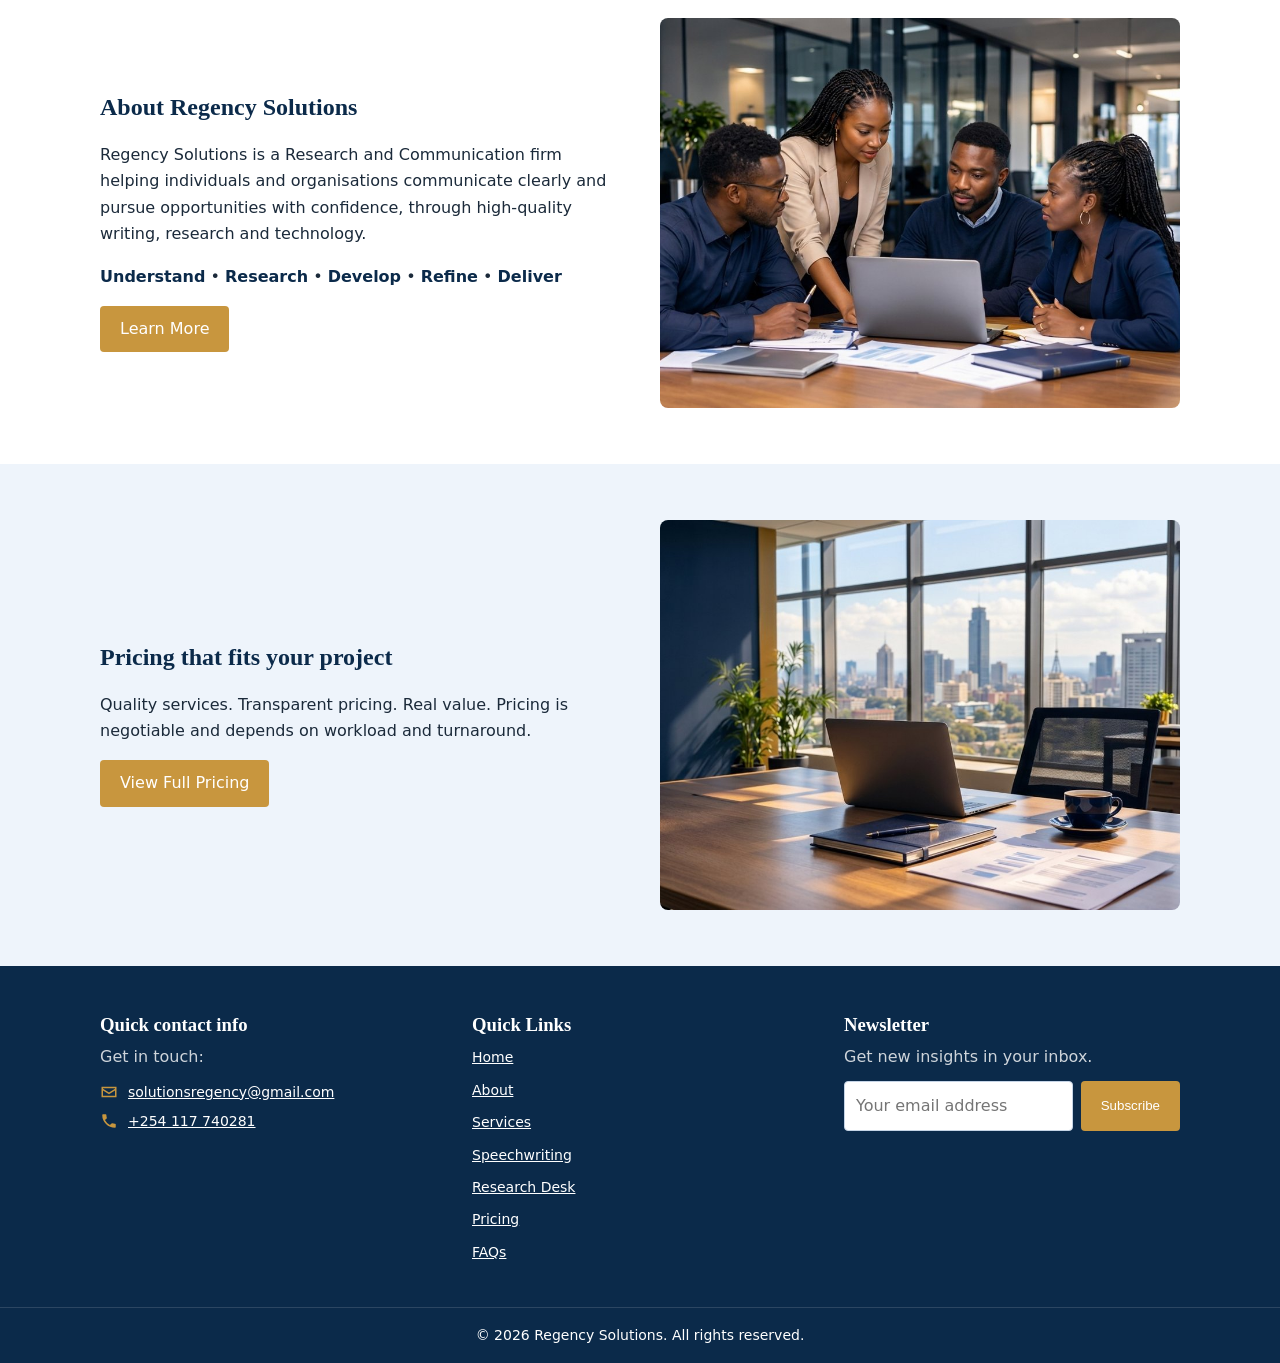
==== commit 9fc71eeb: "Update index.html" ====
--- a/index.html
+++ b/index.html
@@ -1,6 +1,6 @@
 <!DOCTYPE html><html lang="en"><head><meta charset="utf-8"><meta name="viewport" content="width=device-width,initial-scale=1"><title>Regency Solutions | Strategic Writing. Research. Communication.</title><link rel="stylesheet" href="style.css?v=3"></head><body>
 <div class="topbar"><div class="w tb"><div class="socials"><a href="#" aria-label="Facebook"><svg viewBox="0 0 24 24"><path d="M14 8V6.5c0-.7.3-1 1-1h2V2h-3c-3 0-4.5 1.8-4.5 4.5V8H7v3.5h2.5V22H14V11.5h2.7L17 8z"/></svg></a><a href="#" aria-label="X"><svg viewBox="0 0 24 24"><path d="M18.2 2h3.3l-7.2 8.3L22.8 22h-6.6l-5.2-6.8L5 22H1.7l7.7-8.9L1.2 2h6.8l4.7 6.2zm-1.2 18h1.8L7 3.9H5z"/></svg></a><a href="#" aria-label="LinkedIn"><svg viewBox="0 0 24 24"><path d="M4.98 3.5a2.5 2.5 0 1 1 0 5 2.5 2.5 0 0 1 0-5zM3 9.5h4V21H3zM9.5 9.5h3.8v1.6h.1c.5-1 1.8-1.9 3.7-1.9 4 0 4.7 2.6 4.7 6V21h-4v-5c0-1.2 0-2.8-1.7-2.8s-2 1.3-2 2.7V21h-4z"/></svg></a><a href="#" aria-label="Instagram"><svg viewBox="0 0 24 24"><path d="M7 2h10a5 5 0 0 1 5 5v10a5 5 0 0 1-5 5H7a5 5 0 0 1-5-5V7a5 5 0 0 1 5-5zm0 2a3 3 0 0 0-3 3v10a3 3 0 0 0 3 3h10a3 3 0 0 0 3-3V7a3 3 0 0 0-3-3zm5 3.5A4.5 4.5 0 1 1 7.5 12 4.5 4.5 0 0 1 12 7.5zm0 2A2.5 2.5 0 1 0 14.5 12 2.5 2.5 0 0 0 12 9.5zM17.3 5.5a1.2 1.2 0 1 1-1.2 1.2 1.2 1.2 0 0 1 1.2-1.2z"/></svg></a></div></div></div><header><div class="w nav"><a href="index.html" class="logo"><svg width="34" height="34" viewBox="0 0 34 34"><rect width="34" height="34" rx="6" fill="#0b2a4a"/><path d="M9 26V8h9a5 5 0 0 1 0 10h-5l8 8" stroke="#c8963e" stroke-width="3.5" fill="none"/></svg><span>REGENCY<br>SOLUTIONS<em>Strategic Writing. Research. Communication.</em></span></a><button class="burger" aria-label="Open menu" aria-expanded="false"><span></span><span></span><span></span></button><nav><a href="index.html" class=on>Home</a><a href="about.html">About</a><div class="dd"><a href="services.html">Services &#9662;</a><div class="dm"><a href="services.html#career-solutions">Career Solutions</a><a href="services.html#research-analytics">Research & Analytics</a><a href="services.html#grants-proposals">Grants & Proposals</a><a href="services.html#website-development">Website Development</a><a href="services.html#ai-training">AI Training & Development</a><a href="services.html#professional-writing">Professional Writing</a></div></div><a href="speechwriting.html">Speechwriting</a><div class="dd"><a href="research-desk.html">Research Desk &#9662;</a><div class="dm"><a href="research-desk.html#insights">Insights</a><a href="research-desk.html#portfolio">Portfolio</a><a href="research-desk.html#testimonials">Testimonials</a></div></div><a href="pricing.html">Pricing</a><a href="contact.html">Contact</a></nav><a class="btn" href="start-a-project.html">Start a Project</a></div></header>
-<section class="ph"><div class="w"><h1>Home</h1></div></section><section class="hero"><div class="w"><div><h1>Professional writing, Research and Digital solutions that move you forward.</h1><p>We help individuals and organisations communicate better, pursue opportunities with confidence and build practical capabilities through high-quality writing, research and technology.</p><a class="btn" href="start-a-project.html">Get Started</a> <a class="btn o" href="services.html">Explore Our Services</a></div></div></section><section class="sp alt"><div class="w"><h2>Our Services</h2><p class="lead">Tailored solutions for your career, research, communication and AI needs.</p><div class="tiles"><div class="tile"><b>✍️</b><span>Career Solutions</span><p>CVs, LinkedIn, cover letters and professional writing.</p></div><div class="tile"><b>🔍</b><span>Research & Analytics</span><p>Proposals, reports, literature reviews and insights.</p></div><div class="tile"><b>📑</b><span>Grants & Proposals</span><p>Concept notes, logframes, budget narratives.</p></div><div class="tile"><b>🌐</b><span>Website Development</span><p>Professional websites that build credibility.</p></div><div class="tile"><b>🎤</b><span>Speechwriting</span><p>Keynotes and executive speeches that sound natural.</p></div><div class="tile"><b>🤖</b><span>AI Development</span><p>AI literacy, learning modules and training.</p></div></div><p><a class="btn" href="services.html">View all services</a></p></div></section><section class="sp"><div class="w two"><div><h2>About Regency Solutions</h2><p>Regency Solutions is a Research and Communication firm helping individuals and organisations communicate clearly and pursue opportunities with confidence, through high-quality writing, research and technology.</p><p class="steps"><b>Understand</b> &bull; <b>Research</b> &bull; <b>Develop</b> &bull; <b>Refine</b> &bull; <b>Deliver</b></p><a class="btn" href="about.html">Learn More</a></div><img src="images/about.jpg" alt=""></div></section><section class="sp alt"><div class="w two"><div><h2>Pricing that fits your project</h2><p>Quality services. Transparent pricing. Real value. Pricing is negotiable and depends on workload and turnaround.</p><a class="btn" href="pricing.html">View Full Pricing</a></div><img src="images/pricing.jpg" alt=""></div></section>
+<section class="hero"><div class="w"><div><h1>Professional writing, Research and Digital solutions that move you forward.</h1><p>We help individuals and organisations communicate better, pursue opportunities with confidence and build practical capabilities through high-quality writing, research and technology.</p><a class="btn" href="start-a-project.html">Get Started</a> <a class="btn o" href="services.html">Explore Our Services</a></div></div></section><section class="sp alt"><div class="w"><h2>Our Services</h2><p class="lead">Tailored solutions for your career, research, communication and AI needs.</p><div class="tiles"><div class="tile"><b>✍️</b><span>Career Solutions</span><p>CVs, LinkedIn, cover letters and professional writing.</p></div><div class="tile"><b>🔍</b><span>Research & Analytics</span><p>Proposals, reports, literature reviews and insights.</p></div><div class="tile"><b>📑</b><span>Grants & Proposals</span><p>Concept notes, logframes, budget narratives.</p></div><div class="tile"><b>🌐</b><span>Website Development</span><p>Professional websites that build credibility.</p></div><div class="tile"><b>🎤</b><span>Speechwriting</span><p>Keynotes and executive speeches that sound natural.</p></div><div class="tile"><b>🤖</b><span>AI Development</span><p>AI literacy, learning modules and training.</p></div></div><p><a class="btn" href="services.html">View all services</a></p></div></section><section class="sp"><div class="w two"><div><h2>About Regency Solutions</h2><p>Regency Solutions is a Research and Communication firm helping individuals and organisations communicate clearly and pursue opportunities with confidence, through high-quality writing, research and technology.</p><p class="steps"><b>Understand</b> &bull; <b>Research</b> &bull; <b>Develop</b> &bull; <b>Refine</b> &bull; <b>Deliver</b></p><a class="btn" href="about.html">Learn More</a></div><img src="images/about.jpg" alt=""></div></section><section class="sp alt"><div class="w two"><div><h2>Pricing that fits your project</h2><p>Quality services. Transparent pricing. Real value. Pricing is negotiable and depends on workload and turnaround.</p><a class="btn" href="pricing.html">View Full Pricing</a></div><img src="images/pricing.jpg" alt=""></div></section>
 <footer><div class="w fg"><div><h3>Quick contact info</h3><p class="mu">Get in touch:</p><ul class="cl"><li><svg viewBox="0 0 24 24"><path d="M2 5h20v14H2zm2 2v.5l8 5 8-5V7zm16 3l-8 5-8-5v7h16z"/></svg><a href="https://mail.google.com/mail/?view=cm&to=solutionsregency@gmail.com" target="_blank" rel="noopener">solutionsregency@gmail.com</a></li><li><svg viewBox="0 0 24 24"><path d="M6.6 10.8a15 15 0 0 0 6.6 6.6l2.2-2.2a1 1 0 0 1 1-.25 11 11 0 0 0 3.6.6 1 1 0 0 1 1 1V20a1 1 0 0 1-1 1A17 17 0 0 1 3 4a1 1 0 0 1 1-1h3.5a1 1 0 0 1 1 1c0 1.2.2 2.4.6 3.6a1 1 0 0 1-.25 1z"/></svg><a href="tel:+254117740281">+254 117 740281</a></li></ul></div><div><h3>Quick Links</h3><ul class="ll"><li><a href="index.html">Home</a></li><li><a href="about.html">About</a></li><li><a href="services.html">Services</a></li><li><a href="speechwriting.html">Speechwriting</a></li><li><a href="research-desk.html">Research Desk</a></li><li><a href="pricing.html">Pricing</a></li><li><a href="research-desk.html#faqs">FAQs</a></li></ul></div><div><h3>Newsletter</h3><p class="mu">Get new insights in your inbox.</p><form class="rf nl" data-kind="news"><input name="_honey" style="display:none" tabindex="-1" autocomplete="off" aria-hidden="true"><input type="hidden" name="service" value="Newsletter"><input name="email" type="email" placeholder="Your email address" aria-label="Email address" required><button class="btn">Subscribe</button><div class="msg"></div></form></div></div><div class="fb">&copy; 2026 Regency Solutions. All rights reserved.</div></footer>
 <div class="modal" id="m"><form class="rf" data-reply="1"><input name="_honey" style="display:none" tabindex="-1" autocomplete="off" aria-hidden="true"><button type="button" class="x" aria-label="Close">&times;</button><h3>Get the pricing plan</h3><p>Enter your email and we will send the plan straight to your inbox.</p><input type="hidden" name="service"><input name="name" placeholder="Your name *" required><input name="email" type="email" placeholder="Email *" required><button class="btn">Send me the pricing plan</button><div class="msg"></div></form></div>
 <script src="script.js?v=5"></script></body></html>
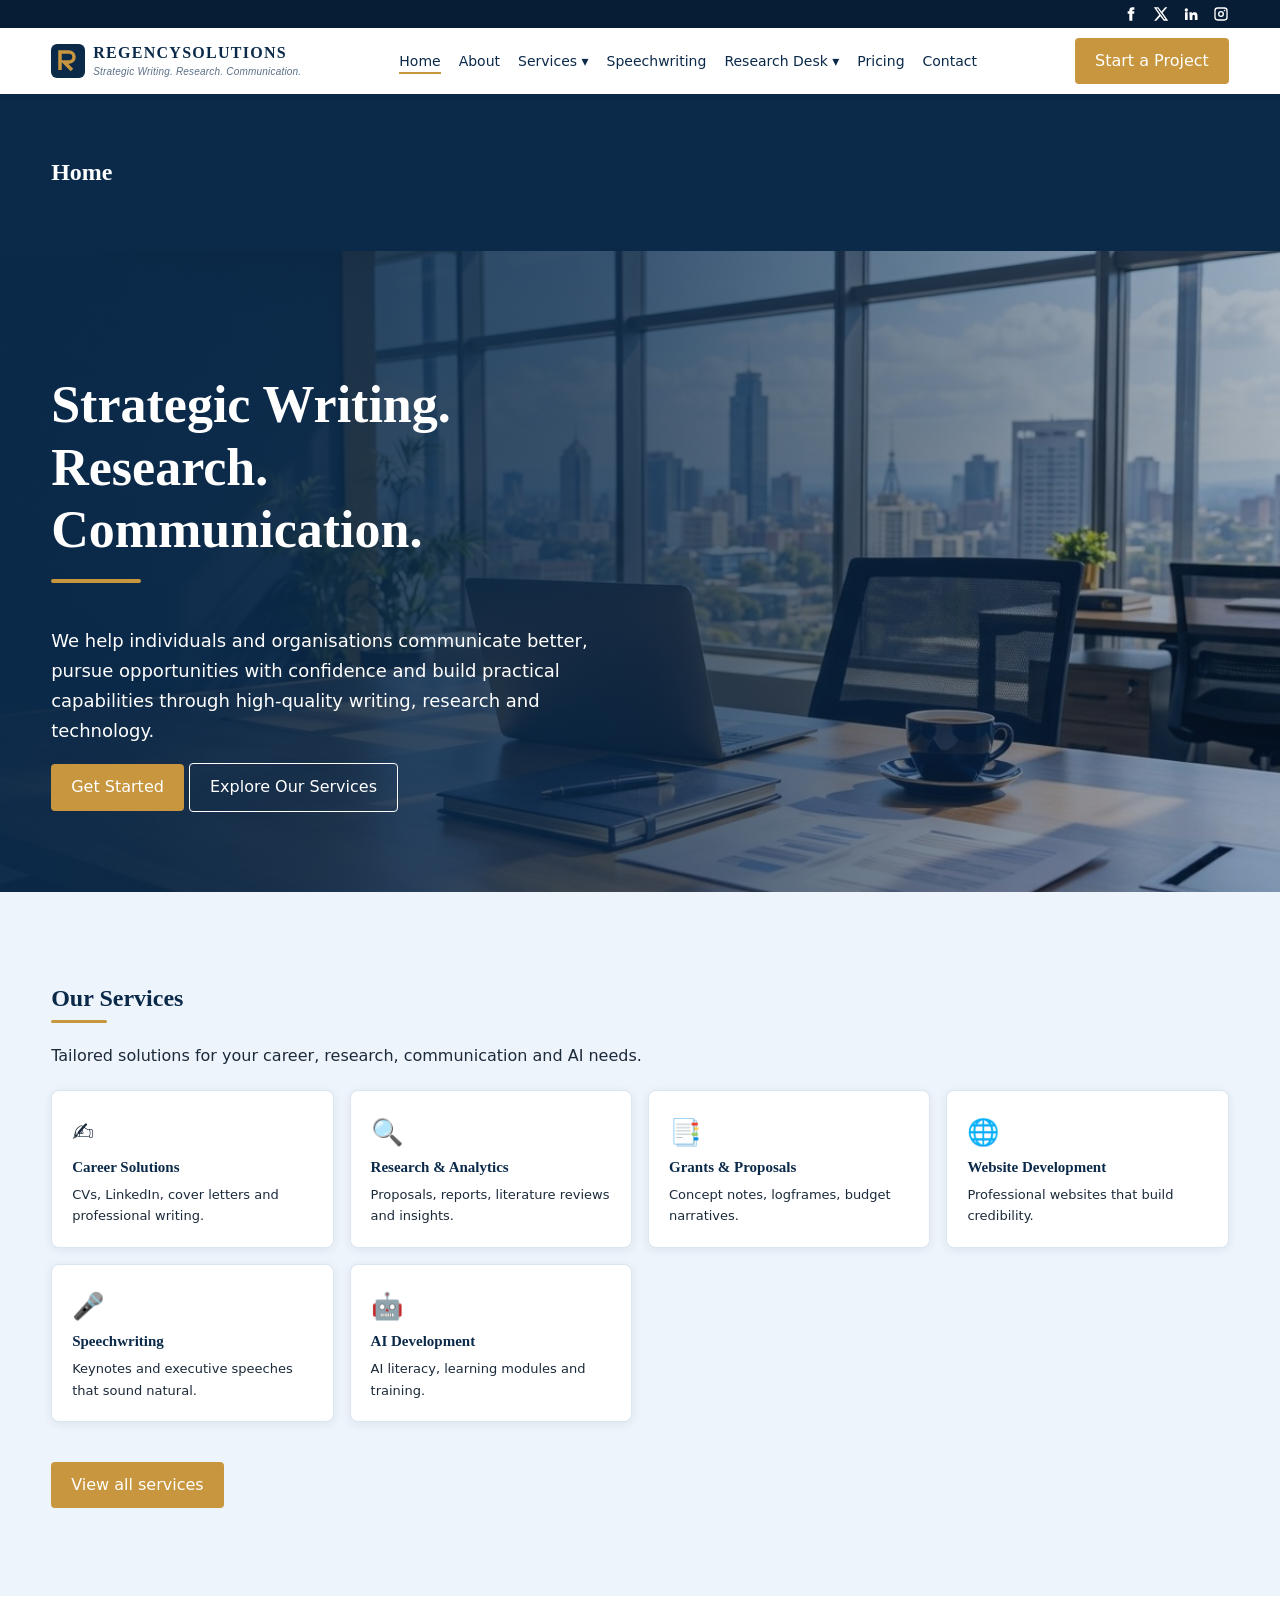
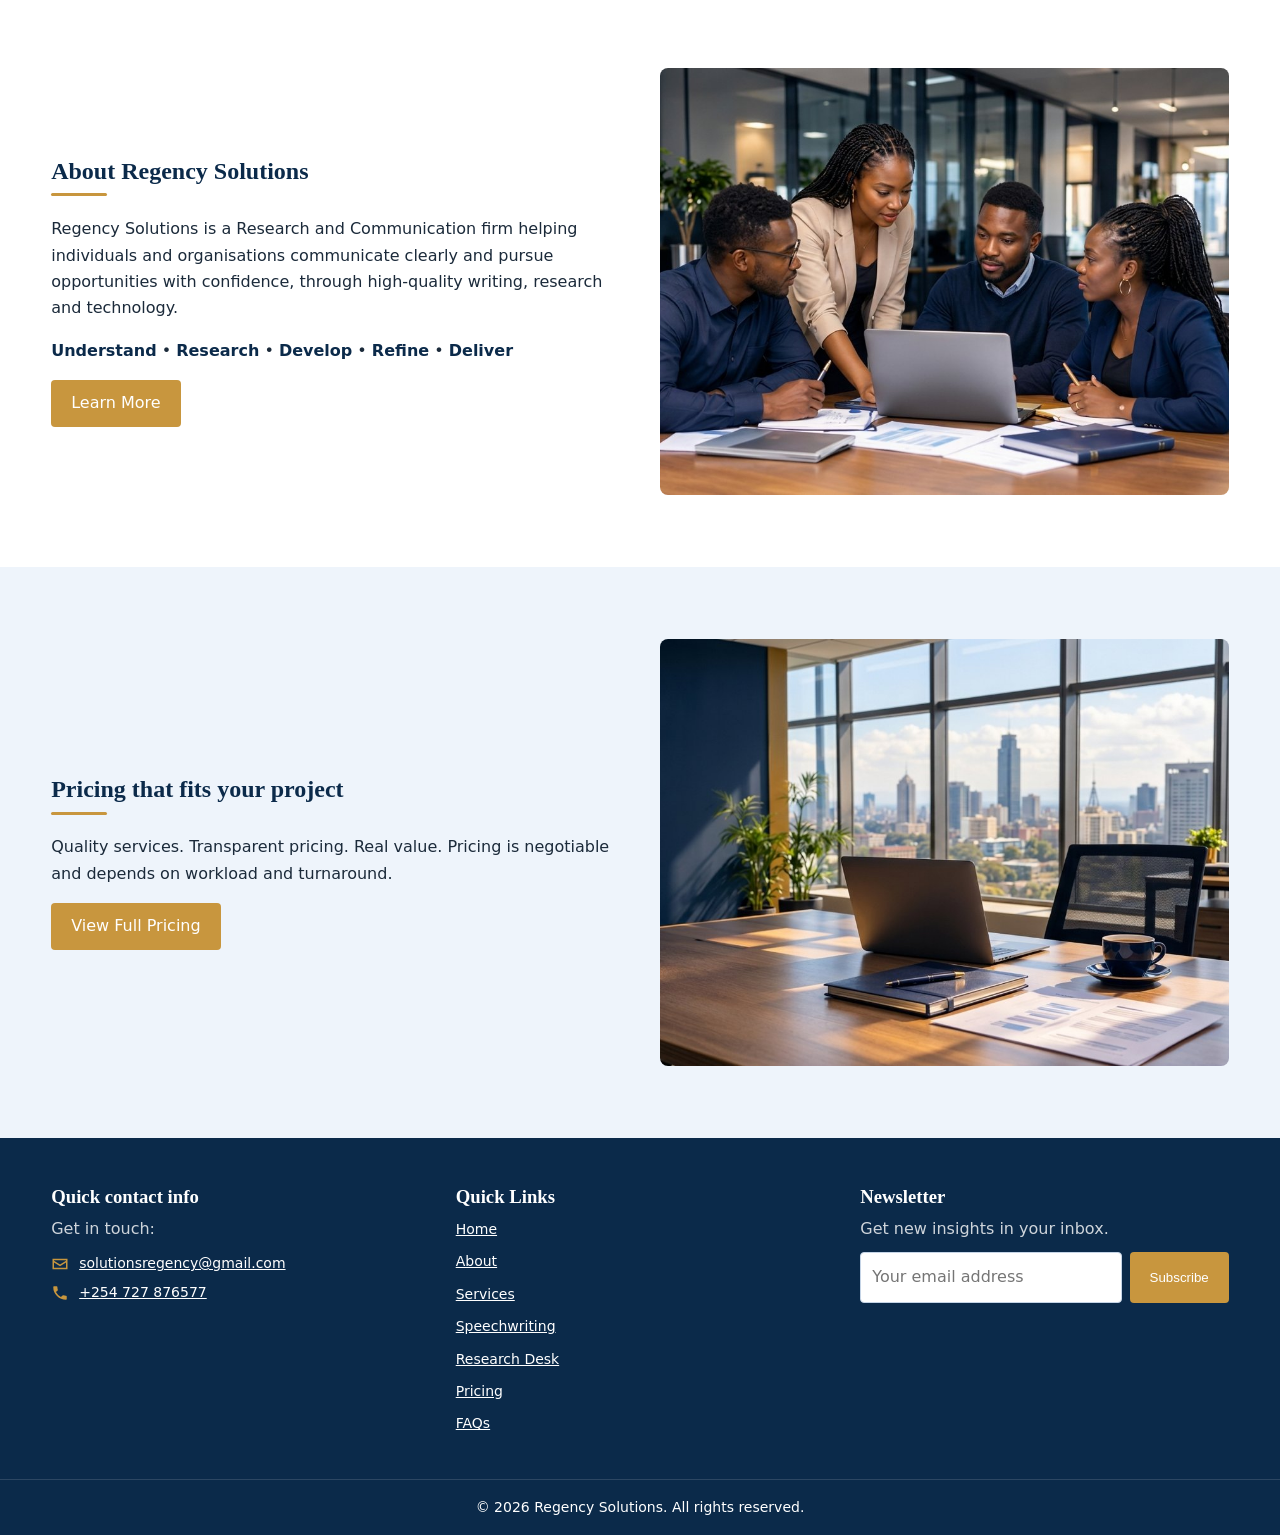
==== commit 03e7774e: "Add files via upload" ====
--- a/index.html
+++ b/index.html
@@ -1,6 +1,6 @@
-<!DOCTYPE html><html lang="en"><head><meta charset="utf-8"><meta name="viewport" content="width=device-width,initial-scale=1"><title>Regency Solutions | Strategic Writing. Research. Communication.</title><link rel="stylesheet" href="style.css?v=3"></head><body>
+<!DOCTYPE html><html lang="en"><head><meta charset="utf-8"><meta name="viewport" content="width=device-width,initial-scale=1"><title>Regency Solutions | Strategic Writing. Research. Communication.</title><link rel="stylesheet" href="style.css?v=4"></head><body>
 <div class="topbar"><div class="w tb"><div class="socials"><a href="#" aria-label="Facebook"><svg viewBox="0 0 24 24"><path d="M14 8V6.5c0-.7.3-1 1-1h2V2h-3c-3 0-4.5 1.8-4.5 4.5V8H7v3.5h2.5V22H14V11.5h2.7L17 8z"/></svg></a><a href="#" aria-label="X"><svg viewBox="0 0 24 24"><path d="M18.2 2h3.3l-7.2 8.3L22.8 22h-6.6l-5.2-6.8L5 22H1.7l7.7-8.9L1.2 2h6.8l4.7 6.2zm-1.2 18h1.8L7 3.9H5z"/></svg></a><a href="#" aria-label="LinkedIn"><svg viewBox="0 0 24 24"><path d="M4.98 3.5a2.5 2.5 0 1 1 0 5 2.5 2.5 0 0 1 0-5zM3 9.5h4V21H3zM9.5 9.5h3.8v1.6h.1c.5-1 1.8-1.9 3.7-1.9 4 0 4.7 2.6 4.7 6V21h-4v-5c0-1.2 0-2.8-1.7-2.8s-2 1.3-2 2.7V21h-4z"/></svg></a><a href="#" aria-label="Instagram"><svg viewBox="0 0 24 24"><path d="M7 2h10a5 5 0 0 1 5 5v10a5 5 0 0 1-5 5H7a5 5 0 0 1-5-5V7a5 5 0 0 1 5-5zm0 2a3 3 0 0 0-3 3v10a3 3 0 0 0 3 3h10a3 3 0 0 0 3-3V7a3 3 0 0 0-3-3zm5 3.5A4.5 4.5 0 1 1 7.5 12 4.5 4.5 0 0 1 12 7.5zm0 2A2.5 2.5 0 1 0 14.5 12 2.5 2.5 0 0 0 12 9.5zM17.3 5.5a1.2 1.2 0 1 1-1.2 1.2 1.2 1.2 0 0 1 1.2-1.2z"/></svg></a></div></div></div><header><div class="w nav"><a href="index.html" class="logo"><svg width="34" height="34" viewBox="0 0 34 34"><rect width="34" height="34" rx="6" fill="#0b2a4a"/><path d="M9 26V8h9a5 5 0 0 1 0 10h-5l8 8" stroke="#c8963e" stroke-width="3.5" fill="none"/></svg><span>REGENCY<br>SOLUTIONS<em>Strategic Writing. Research. Communication.</em></span></a><button class="burger" aria-label="Open menu" aria-expanded="false"><span></span><span></span><span></span></button><nav><a href="index.html" class=on>Home</a><a href="about.html">About</a><div class="dd"><a href="services.html">Services &#9662;</a><div class="dm"><a href="services.html#career-solutions">Career Solutions</a><a href="services.html#research-analytics">Research & Analytics</a><a href="services.html#grants-proposals">Grants & Proposals</a><a href="services.html#website-development">Website Development</a><a href="services.html#ai-training">AI Training & Development</a><a href="services.html#professional-writing">Professional Writing</a></div></div><a href="speechwriting.html">Speechwriting</a><div class="dd"><a href="research-desk.html">Research Desk &#9662;</a><div class="dm"><a href="research-desk.html#insights">Insights</a><a href="research-desk.html#portfolio">Portfolio</a><a href="research-desk.html#testimonials">Testimonials</a></div></div><a href="pricing.html">Pricing</a><a href="contact.html">Contact</a></nav><a class="btn" href="start-a-project.html">Start a Project</a></div></header>
-<section class="hero"><div class="w"><div><h1>Professional writing, Research and Digital solutions that move you forward.</h1><p>We help individuals and organisations communicate better, pursue opportunities with confidence and build practical capabilities through high-quality writing, research and technology.</p><a class="btn" href="start-a-project.html">Get Started</a> <a class="btn o" href="services.html">Explore Our Services</a></div></div></section><section class="sp alt"><div class="w"><h2>Our Services</h2><p class="lead">Tailored solutions for your career, research, communication and AI needs.</p><div class="tiles"><div class="tile"><b>✍️</b><span>Career Solutions</span><p>CVs, LinkedIn, cover letters and professional writing.</p></div><div class="tile"><b>🔍</b><span>Research & Analytics</span><p>Proposals, reports, literature reviews and insights.</p></div><div class="tile"><b>📑</b><span>Grants & Proposals</span><p>Concept notes, logframes, budget narratives.</p></div><div class="tile"><b>🌐</b><span>Website Development</span><p>Professional websites that build credibility.</p></div><div class="tile"><b>🎤</b><span>Speechwriting</span><p>Keynotes and executive speeches that sound natural.</p></div><div class="tile"><b>🤖</b><span>AI Development</span><p>AI literacy, learning modules and training.</p></div></div><p><a class="btn" href="services.html">View all services</a></p></div></section><section class="sp"><div class="w two"><div><h2>About Regency Solutions</h2><p>Regency Solutions is a Research and Communication firm helping individuals and organisations communicate clearly and pursue opportunities with confidence, through high-quality writing, research and technology.</p><p class="steps"><b>Understand</b> &bull; <b>Research</b> &bull; <b>Develop</b> &bull; <b>Refine</b> &bull; <b>Deliver</b></p><a class="btn" href="about.html">Learn More</a></div><img src="images/about.jpg" alt=""></div></section><section class="sp alt"><div class="w two"><div><h2>Pricing that fits your project</h2><p>Quality services. Transparent pricing. Real value. Pricing is negotiable and depends on workload and turnaround.</p><a class="btn" href="pricing.html">View Full Pricing</a></div><img src="images/pricing.jpg" alt=""></div></section>
-<footer><div class="w fg"><div><h3>Quick contact info</h3><p class="mu">Get in touch:</p><ul class="cl"><li><svg viewBox="0 0 24 24"><path d="M2 5h20v14H2zm2 2v.5l8 5 8-5V7zm16 3l-8 5-8-5v7h16z"/></svg><a href="https://mail.google.com/mail/?view=cm&to=solutionsregency@gmail.com" target="_blank" rel="noopener">solutionsregency@gmail.com</a></li><li><svg viewBox="0 0 24 24"><path d="M6.6 10.8a15 15 0 0 0 6.6 6.6l2.2-2.2a1 1 0 0 1 1-.25 11 11 0 0 0 3.6.6 1 1 0 0 1 1 1V20a1 1 0 0 1-1 1A17 17 0 0 1 3 4a1 1 0 0 1 1-1h3.5a1 1 0 0 1 1 1c0 1.2.2 2.4.6 3.6a1 1 0 0 1-.25 1z"/></svg><a href="tel:+254117740281">+254 117 740281</a></li></ul></div><div><h3>Quick Links</h3><ul class="ll"><li><a href="index.html">Home</a></li><li><a href="about.html">About</a></li><li><a href="services.html">Services</a></li><li><a href="speechwriting.html">Speechwriting</a></li><li><a href="research-desk.html">Research Desk</a></li><li><a href="pricing.html">Pricing</a></li><li><a href="research-desk.html#faqs">FAQs</a></li></ul></div><div><h3>Newsletter</h3><p class="mu">Get new insights in your inbox.</p><form class="rf nl" data-kind="news"><input name="_honey" style="display:none" tabindex="-1" autocomplete="off" aria-hidden="true"><input type="hidden" name="service" value="Newsletter"><input name="email" type="email" placeholder="Your email address" aria-label="Email address" required><button class="btn">Subscribe</button><div class="msg"></div></form></div></div><div class="fb">&copy; 2026 Regency Solutions. All rights reserved.</div></footer>
+<section class="ph"><div class="w"><h1>Home</h1></div></section><section class="hero"><div class="w"><div><h1>Strategic Writing. Research. Communication.</h1><p>We help individuals and organisations communicate better, pursue opportunities with confidence and build practical capabilities through high-quality writing, research and technology.</p><a class="btn" href="start-a-project.html">Get Started</a> <a class="btn o" href="services.html">Explore Our Services</a></div></div></section><section class="sp alt"><div class="w"><h2>Our Services</h2><p class="lead">Tailored solutions for your career, research, communication and AI needs.</p><div class="tiles"><div class="tile"><b>✍️</b><span>Career Solutions</span><p>CVs, LinkedIn, cover letters and professional writing.</p></div><div class="tile"><b>🔍</b><span>Research & Analytics</span><p>Proposals, reports, literature reviews and insights.</p></div><div class="tile"><b>📑</b><span>Grants & Proposals</span><p>Concept notes, logframes, budget narratives.</p></div><div class="tile"><b>🌐</b><span>Website Development</span><p>Professional websites that build credibility.</p></div><div class="tile"><b>🎤</b><span>Speechwriting</span><p>Keynotes and executive speeches that sound natural.</p></div><div class="tile"><b>🤖</b><span>AI Development</span><p>AI literacy, learning modules and training.</p></div></div><p><a class="btn" href="services.html">View all services</a></p></div></section><section class="sp"><div class="w two"><div><h2>About Regency Solutions</h2><p>Regency Solutions is a Research and Communication firm helping individuals and organisations communicate clearly and pursue opportunities with confidence, through high-quality writing, research and technology.</p><p class="steps"><b>Understand</b> &bull; <b>Research</b> &bull; <b>Develop</b> &bull; <b>Refine</b> &bull; <b>Deliver</b></p><a class="btn" href="about.html">Learn More</a></div><img src="images/about.jpg" alt=""></div></section><section class="sp alt"><div class="w two"><div><h2>Pricing that fits your project</h2><p>Quality services. Transparent pricing. Real value. Pricing is negotiable and depends on workload and turnaround.</p><a class="btn" href="pricing.html">View Full Pricing</a></div><img src="images/pricing.jpg" alt=""></div></section>
+<footer><div class="w fg"><div><h3>Quick contact info</h3><p class="mu">Get in touch:</p><ul class="cl"><li><svg viewBox="0 0 24 24"><path d="M2 5h20v14H2zm2 2v.5l8 5 8-5V7zm16 3l-8 5-8-5v7h16z"/></svg><a href="https://mail.google.com/mail/?view=cm&to=solutionsregency@gmail.com" target="_blank" rel="noopener">solutionsregency@gmail.com</a></li><li><svg viewBox="0 0 24 24"><path d="M6.6 10.8a15 15 0 0 0 6.6 6.6l2.2-2.2a1 1 0 0 1 1-.25 11 11 0 0 0 3.6.6 1 1 0 0 1 1 1V20a1 1 0 0 1-1 1A17 17 0 0 1 3 4a1 1 0 0 1 1-1h3.5a1 1 0 0 1 1 1c0 1.2.2 2.4.6 3.6a1 1 0 0 1-.25 1z"/></svg><a href="tel:+254727876577">+254 727 876577</a></li></ul></div><div><h3>Quick Links</h3><ul class="ll"><li><a href="index.html">Home</a></li><li><a href="about.html">About</a></li><li><a href="services.html">Services</a></li><li><a href="speechwriting.html">Speechwriting</a></li><li><a href="research-desk.html">Research Desk</a></li><li><a href="pricing.html">Pricing</a></li><li><a href="research-desk.html#faqs">FAQs</a></li></ul></div><div><h3>Newsletter</h3><p class="mu">Get new insights in your inbox.</p><form class="rf nl" data-kind="news"><input name="_honey" style="display:none" tabindex="-1" autocomplete="off" aria-hidden="true"><input type="hidden" name="service" value="Newsletter"><input name="email" type="email" placeholder="Your email address" aria-label="Email address" required><button class="btn">Subscribe</button><div class="msg"></div></form></div></div><div class="fb">&copy; 2026 Regency Solutions. All rights reserved.</div></footer>
 <div class="modal" id="m"><form class="rf" data-reply="1"><input name="_honey" style="display:none" tabindex="-1" autocomplete="off" aria-hidden="true"><button type="button" class="x" aria-label="Close">&times;</button><h3>Get the pricing plan</h3><p>Enter your email and we will send the plan straight to your inbox.</p><input type="hidden" name="service"><input name="name" placeholder="Your name *" required><input name="email" type="email" placeholder="Email *" required><button class="btn">Send me the pricing plan</button><div class="msg"></div></form></div>
-<script src="script.js?v=5"></script></body></html>
+<script src="script.js?v=6"></script><script src="motion.js?v=1" defer></script></body></html>
--- a/style.css
+++ b/style.css
@@ -42,3 +42,24 @@
 .nav nav a{display:block;margin:0;padding:11px 4px;font-size:16px}.nav nav a.on{border-bottom:0;font-weight:700;color:var(--g)}
 .dd{display:block}.dd:hover .dm,.dd:focus-within .dm{display:none}.dm{position:static;box-shadow:none;padding:0 0 0 14px;min-width:0}.dd.open .dm{display:block}
 header{max-height:100vh}}
+/* ===== v4: wider layout, one-line logo, motion ===== */
+:root{--ease:cubic-bezier(.2,.7,.2,1)}
+.w{max-width:1360px;padding-left:clamp(20px,4vw,56px);padding-right:clamp(20px,4vw,56px)}
+.logo{font-size:16px}.logo span{white-space:nowrap}.logo br{display:none}.logo em{font-size:10px}
+.two img{max-height:520px;transition:transform .5s var(--ease),box-shadow .5s}.two img:hover{transform:translateY(-4px) scale(1.02);box-shadow:0 18px 40px #0b2a4a33}
+@media(min-width:1200px){.hero{min-height:600px}.sp{padding:72px 0}}
+body{animation:pg .6s var(--ease)}@keyframes pg{from{opacity:0}}
+@keyframes up{from{opacity:0;transform:translateY(28px)}}
+.hero h1{animation:up .9s .1s var(--ease) backwards}.hero p{animation:up .9s .3s var(--ease) backwards}.hero .btn{animation:up .9s .5s var(--ease) backwards}.hero .btn+.btn{animation-delay:.65s}
+.hero h1::after{content:'';display:block;width:90px;height:4px;background:var(--g);margin-top:18px;border-radius:2px;animation:gw 1s .8s var(--ease) backwards}@keyframes gw{from{width:0}}
+.hero{background-position:0 0,center var(--py,50%)}
+#pb{position:fixed;top:0;left:0;height:3px;width:0;background:var(--g);z-index:30}
+header{transition:box-shadow .3s}header .nav{transition:padding .3s}header.sc{box-shadow:0 4px 18px #0b2a4a22}header.sc .nav{padding-top:4px;padding-bottom:4px}
+.nav nav>a,.dd>a{background:linear-gradient(var(--g),var(--g)) 0 100%/0 2px no-repeat;transition:background-size .3s var(--ease);padding-bottom:3px}.nav nav>a:hover,.dd>a:hover{background-size:100% 2px}
+.dm{animation:up .25s var(--ease)}
+.card,.tile{transition:transform .3s var(--ease),box-shadow .3s,border-color .3s}.card:hover,.tile:hover{transform:translateY(-6px);box-shadow:0 14px 30px #0b2a4a26;border-color:var(--g)}
+.btn{transition:transform .25s var(--ease),box-shadow .25s,filter .25s}.btn:hover{transform:translateY(-2px);box-shadow:0 8px 18px #c8963e66;filter:brightness(1.06)}
+.rv{opacity:0;transform:translateY(34px);transition:opacity .8s var(--ease) var(--d,0s),transform .8s var(--ease) var(--d,0s)}.rv.in{opacity:1;transform:none}
+.sp h2::after{content:'';display:block;width:0;height:3px;background:var(--g);margin-top:8px;border-radius:2px;transition:width .8s .25s var(--ease)}.sp h2.in::after{width:56px}
+@media(max-width:760px){.logo{font-size:15px}.nav nav>a,.dd>a{background:none}}
+@media(prefers-reduced-motion:reduce){*{animation:none!important;transition:none!important}}
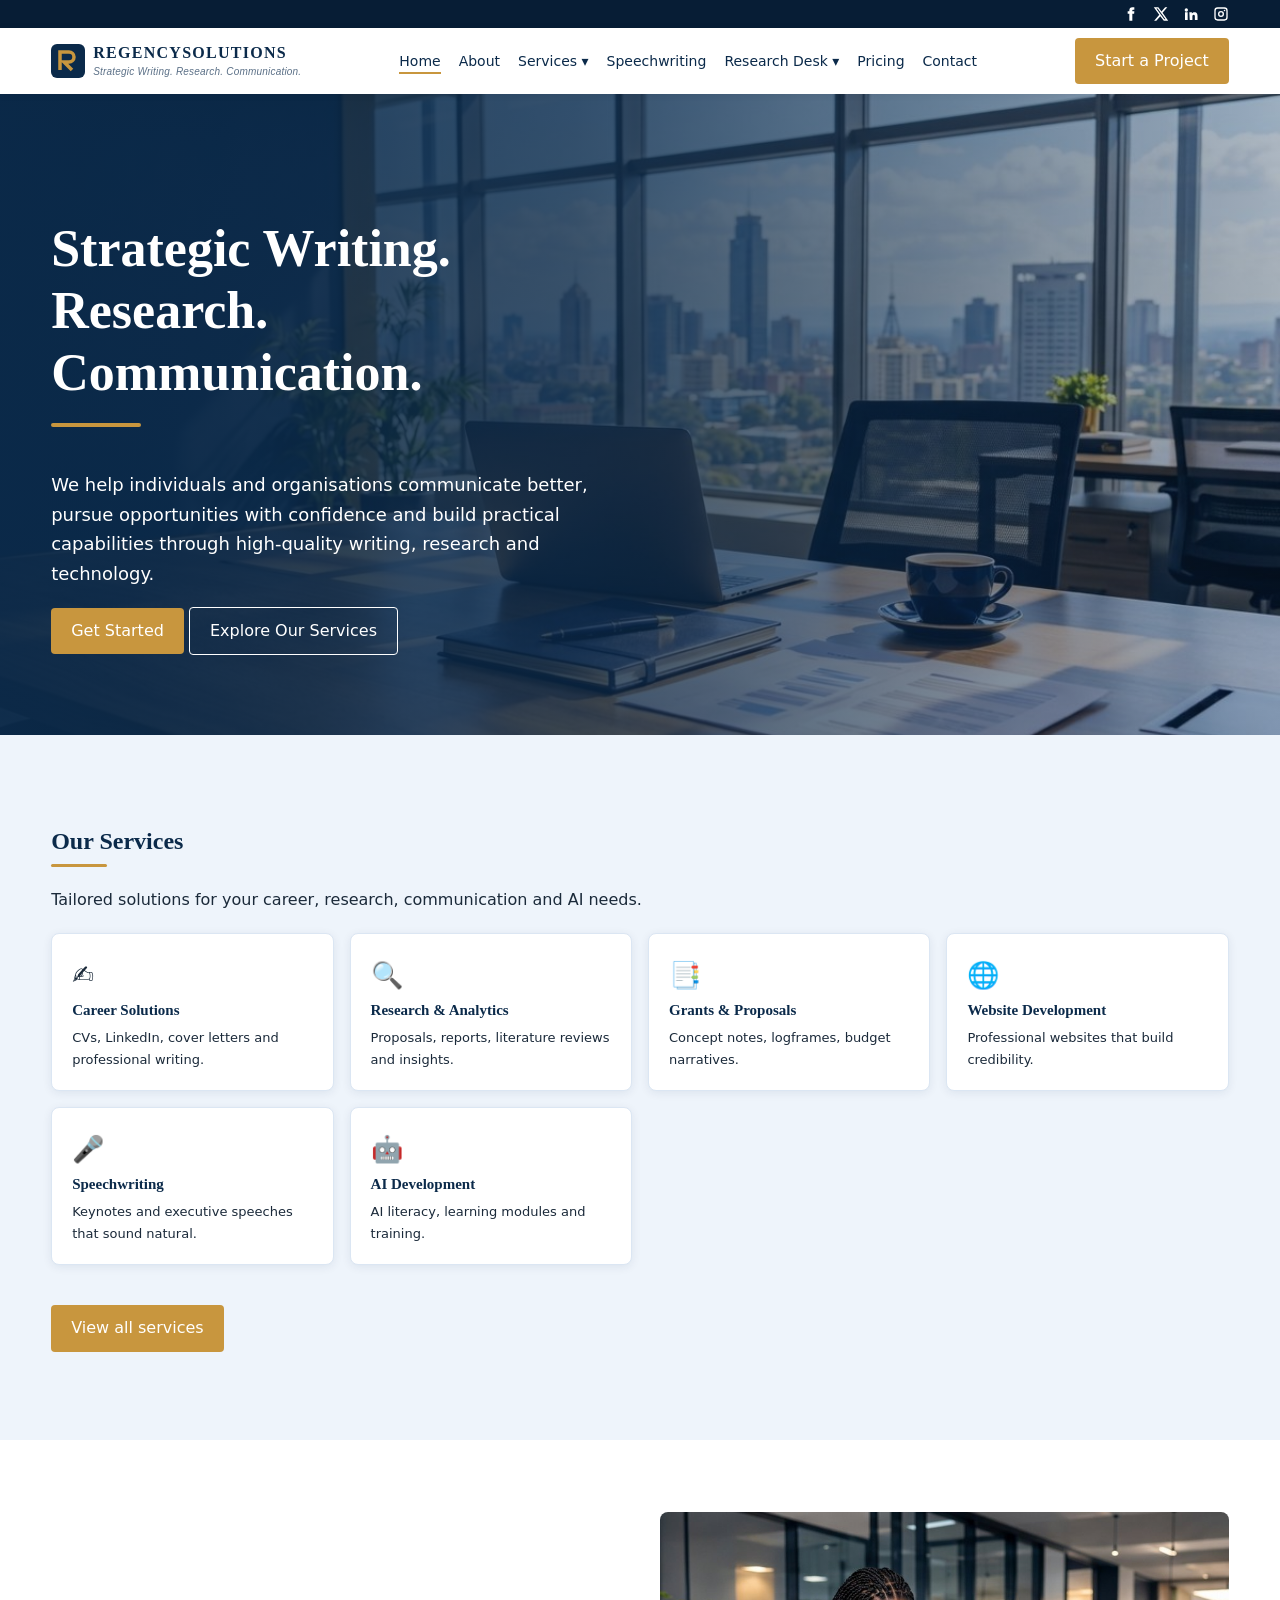
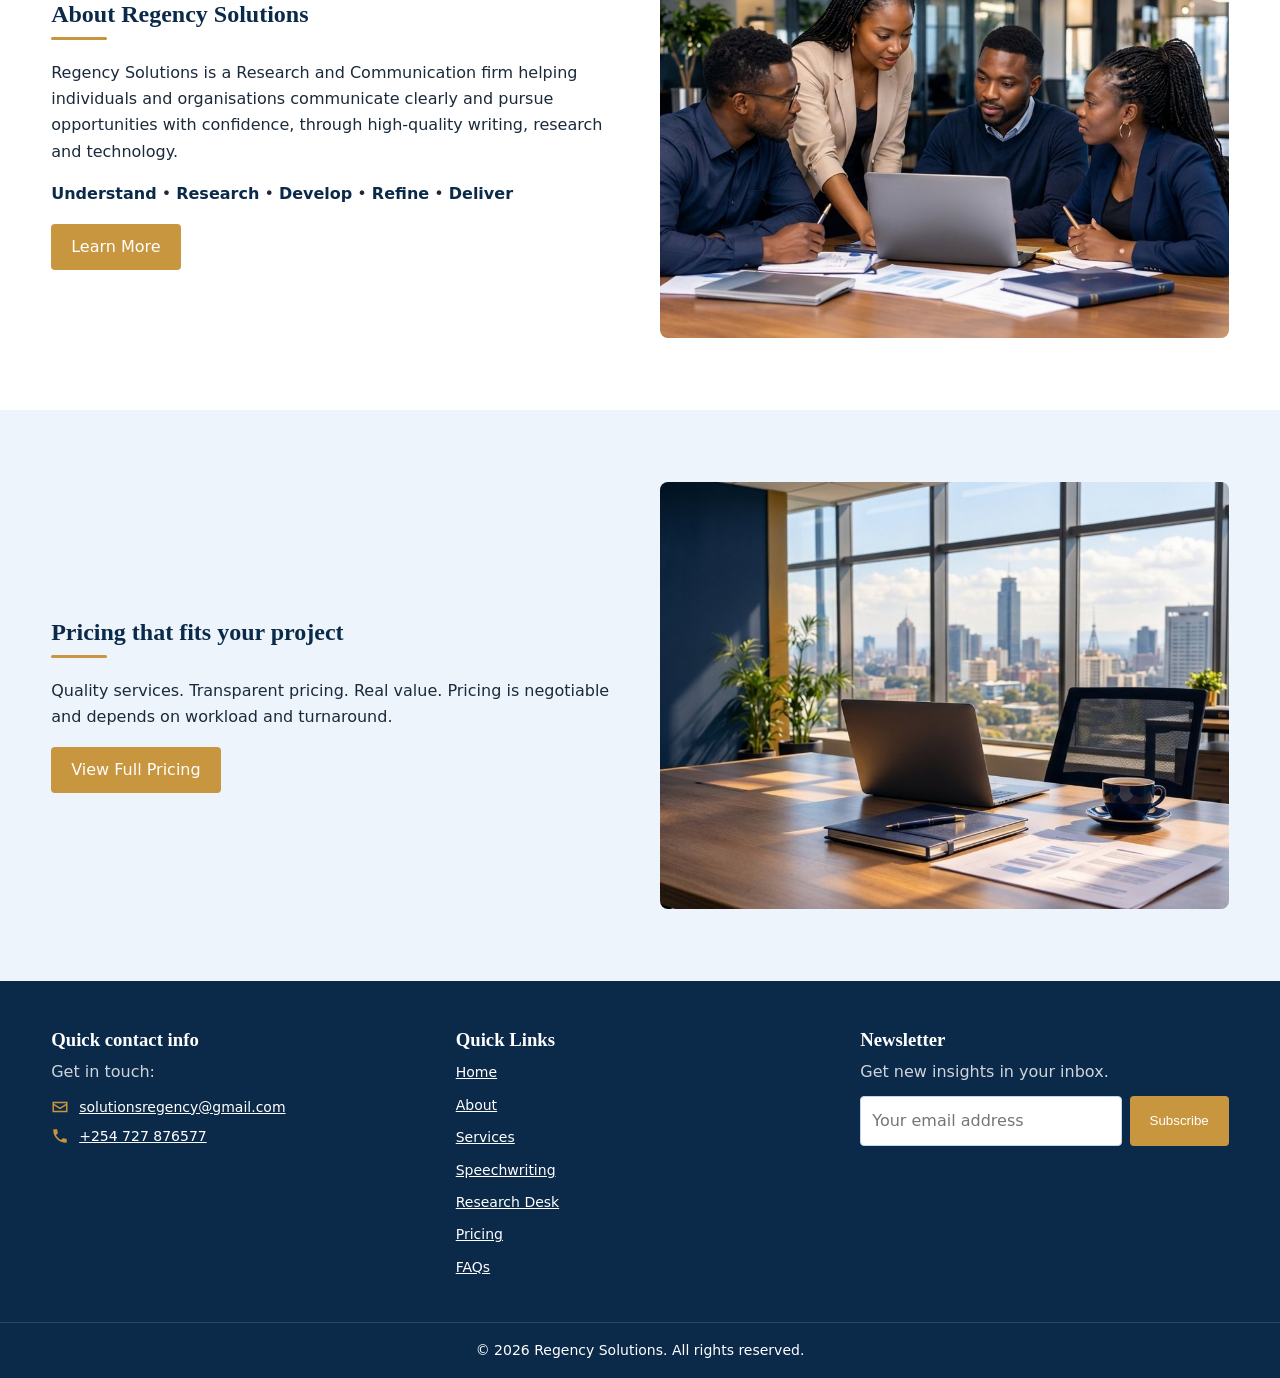
==== commit 2b34d64f: "Update index.html" ====
--- a/index.html
+++ b/index.html
@@ -1,6 +1,6 @@
 <!DOCTYPE html><html lang="en"><head><meta charset="utf-8"><meta name="viewport" content="width=device-width,initial-scale=1"><title>Regency Solutions | Strategic Writing. Research. Communication.</title><link rel="stylesheet" href="style.css?v=4"></head><body>
 <div class="topbar"><div class="w tb"><div class="socials"><a href="#" aria-label="Facebook"><svg viewBox="0 0 24 24"><path d="M14 8V6.5c0-.7.3-1 1-1h2V2h-3c-3 0-4.5 1.8-4.5 4.5V8H7v3.5h2.5V22H14V11.5h2.7L17 8z"/></svg></a><a href="#" aria-label="X"><svg viewBox="0 0 24 24"><path d="M18.2 2h3.3l-7.2 8.3L22.8 22h-6.6l-5.2-6.8L5 22H1.7l7.7-8.9L1.2 2h6.8l4.7 6.2zm-1.2 18h1.8L7 3.9H5z"/></svg></a><a href="#" aria-label="LinkedIn"><svg viewBox="0 0 24 24"><path d="M4.98 3.5a2.5 2.5 0 1 1 0 5 2.5 2.5 0 0 1 0-5zM3 9.5h4V21H3zM9.5 9.5h3.8v1.6h.1c.5-1 1.8-1.9 3.7-1.9 4 0 4.7 2.6 4.7 6V21h-4v-5c0-1.2 0-2.8-1.7-2.8s-2 1.3-2 2.7V21h-4z"/></svg></a><a href="#" aria-label="Instagram"><svg viewBox="0 0 24 24"><path d="M7 2h10a5 5 0 0 1 5 5v10a5 5 0 0 1-5 5H7a5 5 0 0 1-5-5V7a5 5 0 0 1 5-5zm0 2a3 3 0 0 0-3 3v10a3 3 0 0 0 3 3h10a3 3 0 0 0 3-3V7a3 3 0 0 0-3-3zm5 3.5A4.5 4.5 0 1 1 7.5 12 4.5 4.5 0 0 1 12 7.5zm0 2A2.5 2.5 0 1 0 14.5 12 2.5 2.5 0 0 0 12 9.5zM17.3 5.5a1.2 1.2 0 1 1-1.2 1.2 1.2 1.2 0 0 1 1.2-1.2z"/></svg></a></div></div></div><header><div class="w nav"><a href="index.html" class="logo"><svg width="34" height="34" viewBox="0 0 34 34"><rect width="34" height="34" rx="6" fill="#0b2a4a"/><path d="M9 26V8h9a5 5 0 0 1 0 10h-5l8 8" stroke="#c8963e" stroke-width="3.5" fill="none"/></svg><span>REGENCY<br>SOLUTIONS<em>Strategic Writing. Research. Communication.</em></span></a><button class="burger" aria-label="Open menu" aria-expanded="false"><span></span><span></span><span></span></button><nav><a href="index.html" class=on>Home</a><a href="about.html">About</a><div class="dd"><a href="services.html">Services &#9662;</a><div class="dm"><a href="services.html#career-solutions">Career Solutions</a><a href="services.html#research-analytics">Research & Analytics</a><a href="services.html#grants-proposals">Grants & Proposals</a><a href="services.html#website-development">Website Development</a><a href="services.html#ai-training">AI Training & Development</a><a href="services.html#professional-writing">Professional Writing</a></div></div><a href="speechwriting.html">Speechwriting</a><div class="dd"><a href="research-desk.html">Research Desk &#9662;</a><div class="dm"><a href="research-desk.html#insights">Insights</a><a href="research-desk.html#portfolio">Portfolio</a><a href="research-desk.html#testimonials">Testimonials</a></div></div><a href="pricing.html">Pricing</a><a href="contact.html">Contact</a></nav><a class="btn" href="start-a-project.html">Start a Project</a></div></header>
-<section class="ph"><div class="w"><h1>Home</h1></div></section><section class="hero"><div class="w"><div><h1>Strategic Writing. Research. Communication.</h1><p>We help individuals and organisations communicate better, pursue opportunities with confidence and build practical capabilities through high-quality writing, research and technology.</p><a class="btn" href="start-a-project.html">Get Started</a> <a class="btn o" href="services.html">Explore Our Services</a></div></div></section><section class="sp alt"><div class="w"><h2>Our Services</h2><p class="lead">Tailored solutions for your career, research, communication and AI needs.</p><div class="tiles"><div class="tile"><b>✍️</b><span>Career Solutions</span><p>CVs, LinkedIn, cover letters and professional writing.</p></div><div class="tile"><b>🔍</b><span>Research & Analytics</span><p>Proposals, reports, literature reviews and insights.</p></div><div class="tile"><b>📑</b><span>Grants & Proposals</span><p>Concept notes, logframes, budget narratives.</p></div><div class="tile"><b>🌐</b><span>Website Development</span><p>Professional websites that build credibility.</p></div><div class="tile"><b>🎤</b><span>Speechwriting</span><p>Keynotes and executive speeches that sound natural.</p></div><div class="tile"><b>🤖</b><span>AI Development</span><p>AI literacy, learning modules and training.</p></div></div><p><a class="btn" href="services.html">View all services</a></p></div></section><section class="sp"><div class="w two"><div><h2>About Regency Solutions</h2><p>Regency Solutions is a Research and Communication firm helping individuals and organisations communicate clearly and pursue opportunities with confidence, through high-quality writing, research and technology.</p><p class="steps"><b>Understand</b> &bull; <b>Research</b> &bull; <b>Develop</b> &bull; <b>Refine</b> &bull; <b>Deliver</b></p><a class="btn" href="about.html">Learn More</a></div><img src="images/about.jpg" alt=""></div></section><section class="sp alt"><div class="w two"><div><h2>Pricing that fits your project</h2><p>Quality services. Transparent pricing. Real value. Pricing is negotiable and depends on workload and turnaround.</p><a class="btn" href="pricing.html">View Full Pricing</a></div><img src="images/pricing.jpg" alt=""></div></section>
+<section class="hero"><div class="w"><div><h1>Strategic Writing. Research. Communication.</h1><p>We help individuals and organisations communicate better, pursue opportunities with confidence and build practical capabilities through high-quality writing, research and technology.</p><a class="btn" href="start-a-project.html">Get Started</a> <a class="btn o" href="services.html">Explore Our Services</a></div></div></section><section class="sp alt"><div class="w"><h2>Our Services</h2><p class="lead">Tailored solutions for your career, research, communication and AI needs.</p><div class="tiles"><div class="tile"><b>✍️</b><span>Career Solutions</span><p>CVs, LinkedIn, cover letters and professional writing.</p></div><div class="tile"><b>🔍</b><span>Research & Analytics</span><p>Proposals, reports, literature reviews and insights.</p></div><div class="tile"><b>📑</b><span>Grants & Proposals</span><p>Concept notes, logframes, budget narratives.</p></div><div class="tile"><b>🌐</b><span>Website Development</span><p>Professional websites that build credibility.</p></div><div class="tile"><b>🎤</b><span>Speechwriting</span><p>Keynotes and executive speeches that sound natural.</p></div><div class="tile"><b>🤖</b><span>AI Development</span><p>AI literacy, learning modules and training.</p></div></div><p><a class="btn" href="services.html">View all services</a></p></div></section><section class="sp"><div class="w two"><div><h2>About Regency Solutions</h2><p>Regency Solutions is a Research and Communication firm helping individuals and organisations communicate clearly and pursue opportunities with confidence, through high-quality writing, research and technology.</p><p class="steps"><b>Understand</b> &bull; <b>Research</b> &bull; <b>Develop</b> &bull; <b>Refine</b> &bull; <b>Deliver</b></p><a class="btn" href="about.html">Learn More</a></div><img src="images/about.jpg" alt=""></div></section><section class="sp alt"><div class="w two"><div><h2>Pricing that fits your project</h2><p>Quality services. Transparent pricing. Real value. Pricing is negotiable and depends on workload and turnaround.</p><a class="btn" href="pricing.html">View Full Pricing</a></div><img src="images/pricing.jpg" alt=""></div></section>
 <footer><div class="w fg"><div><h3>Quick contact info</h3><p class="mu">Get in touch:</p><ul class="cl"><li><svg viewBox="0 0 24 24"><path d="M2 5h20v14H2zm2 2v.5l8 5 8-5V7zm16 3l-8 5-8-5v7h16z"/></svg><a href="https://mail.google.com/mail/?view=cm&to=solutionsregency@gmail.com" target="_blank" rel="noopener">solutionsregency@gmail.com</a></li><li><svg viewBox="0 0 24 24"><path d="M6.6 10.8a15 15 0 0 0 6.6 6.6l2.2-2.2a1 1 0 0 1 1-.25 11 11 0 0 0 3.6.6 1 1 0 0 1 1 1V20a1 1 0 0 1-1 1A17 17 0 0 1 3 4a1 1 0 0 1 1-1h3.5a1 1 0 0 1 1 1c0 1.2.2 2.4.6 3.6a1 1 0 0 1-.25 1z"/></svg><a href="tel:+254727876577">+254 727 876577</a></li></ul></div><div><h3>Quick Links</h3><ul class="ll"><li><a href="index.html">Home</a></li><li><a href="about.html">About</a></li><li><a href="services.html">Services</a></li><li><a href="speechwriting.html">Speechwriting</a></li><li><a href="research-desk.html">Research Desk</a></li><li><a href="pricing.html">Pricing</a></li><li><a href="research-desk.html#faqs">FAQs</a></li></ul></div><div><h3>Newsletter</h3><p class="mu">Get new insights in your inbox.</p><form class="rf nl" data-kind="news"><input name="_honey" style="display:none" tabindex="-1" autocomplete="off" aria-hidden="true"><input type="hidden" name="service" value="Newsletter"><input name="email" type="email" placeholder="Your email address" aria-label="Email address" required><button class="btn">Subscribe</button><div class="msg"></div></form></div></div><div class="fb">&copy; 2026 Regency Solutions. All rights reserved.</div></footer>
 <div class="modal" id="m"><form class="rf" data-reply="1"><input name="_honey" style="display:none" tabindex="-1" autocomplete="off" aria-hidden="true"><button type="button" class="x" aria-label="Close">&times;</button><h3>Get the pricing plan</h3><p>Enter your email and we will send the plan straight to your inbox.</p><input type="hidden" name="service"><input name="name" placeholder="Your name *" required><input name="email" type="email" placeholder="Email *" required><button class="btn">Send me the pricing plan</button><div class="msg"></div></form></div>
-<script src="script.js?v=6"></script><script src="motion.js?v=1" defer></script></body></html>+<script src="script.js?v=6"></script><script src="motion.js?v=1" defer></script></body></html>
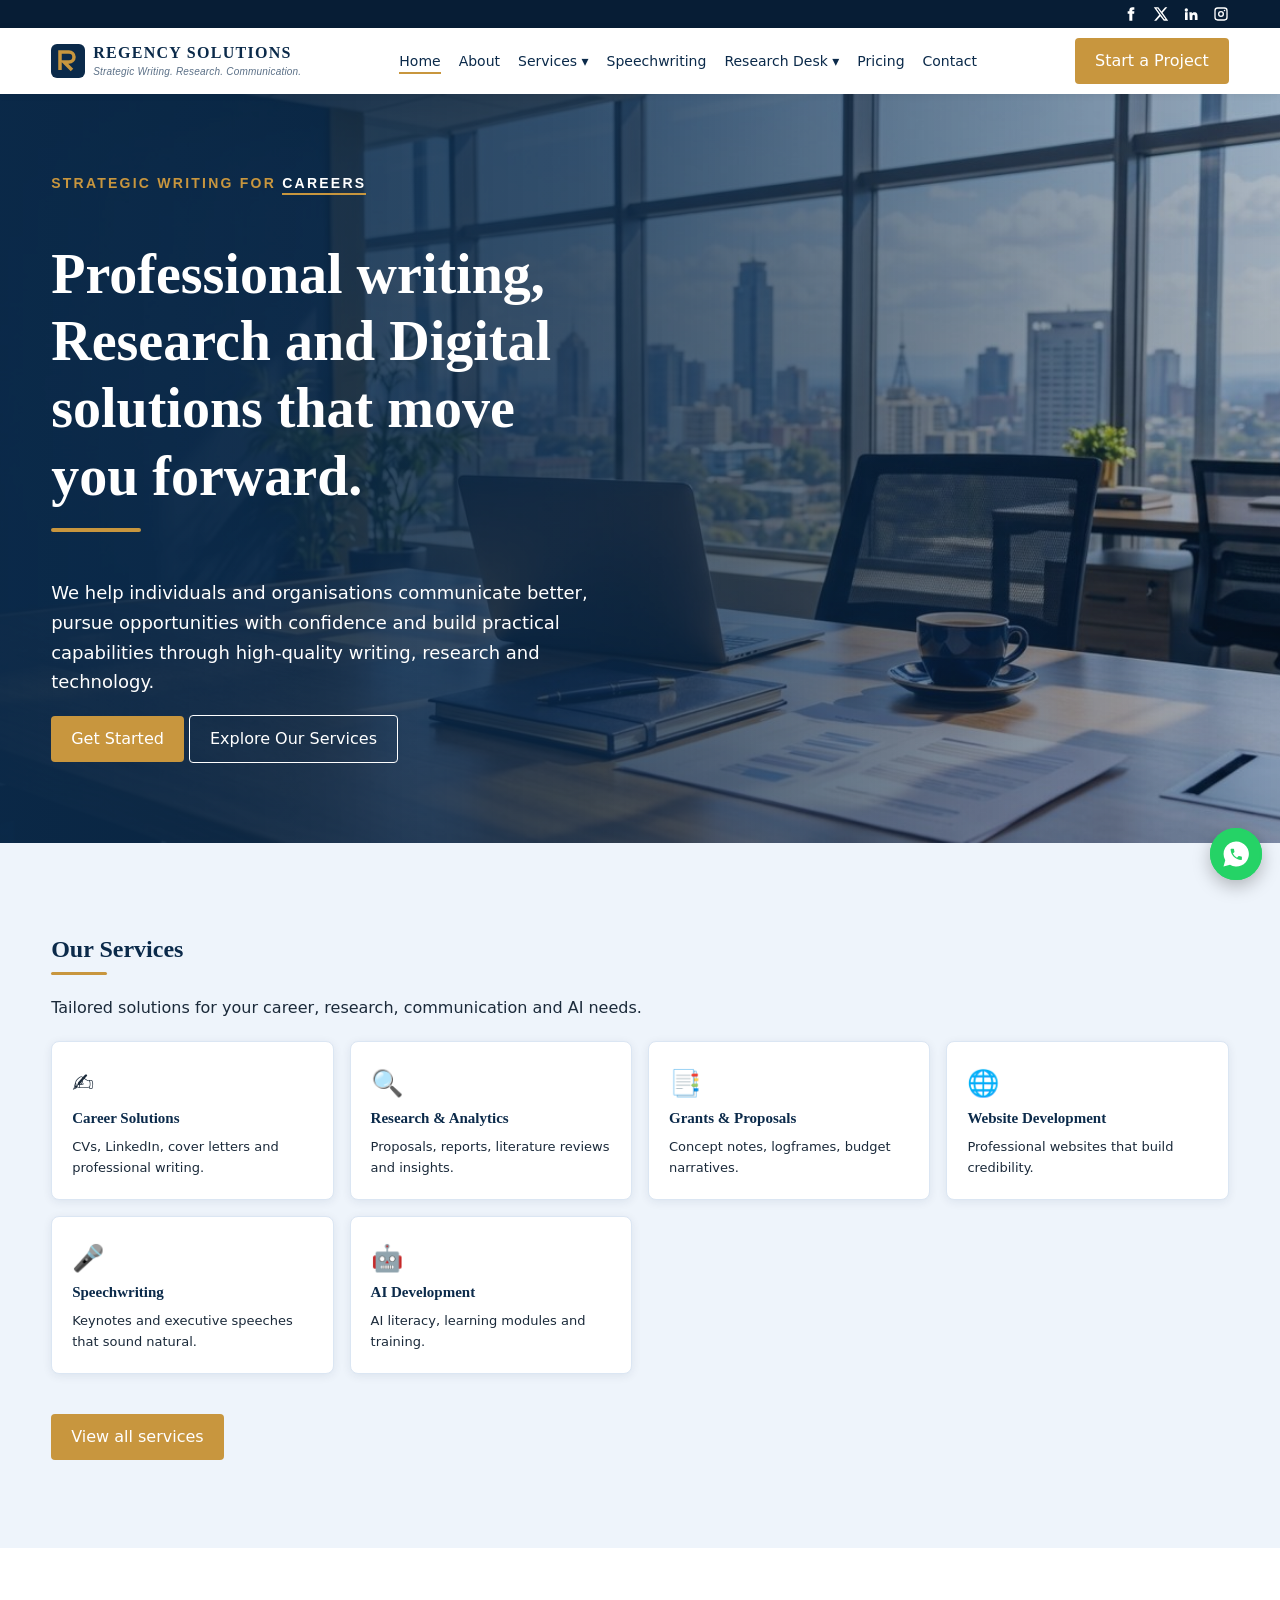
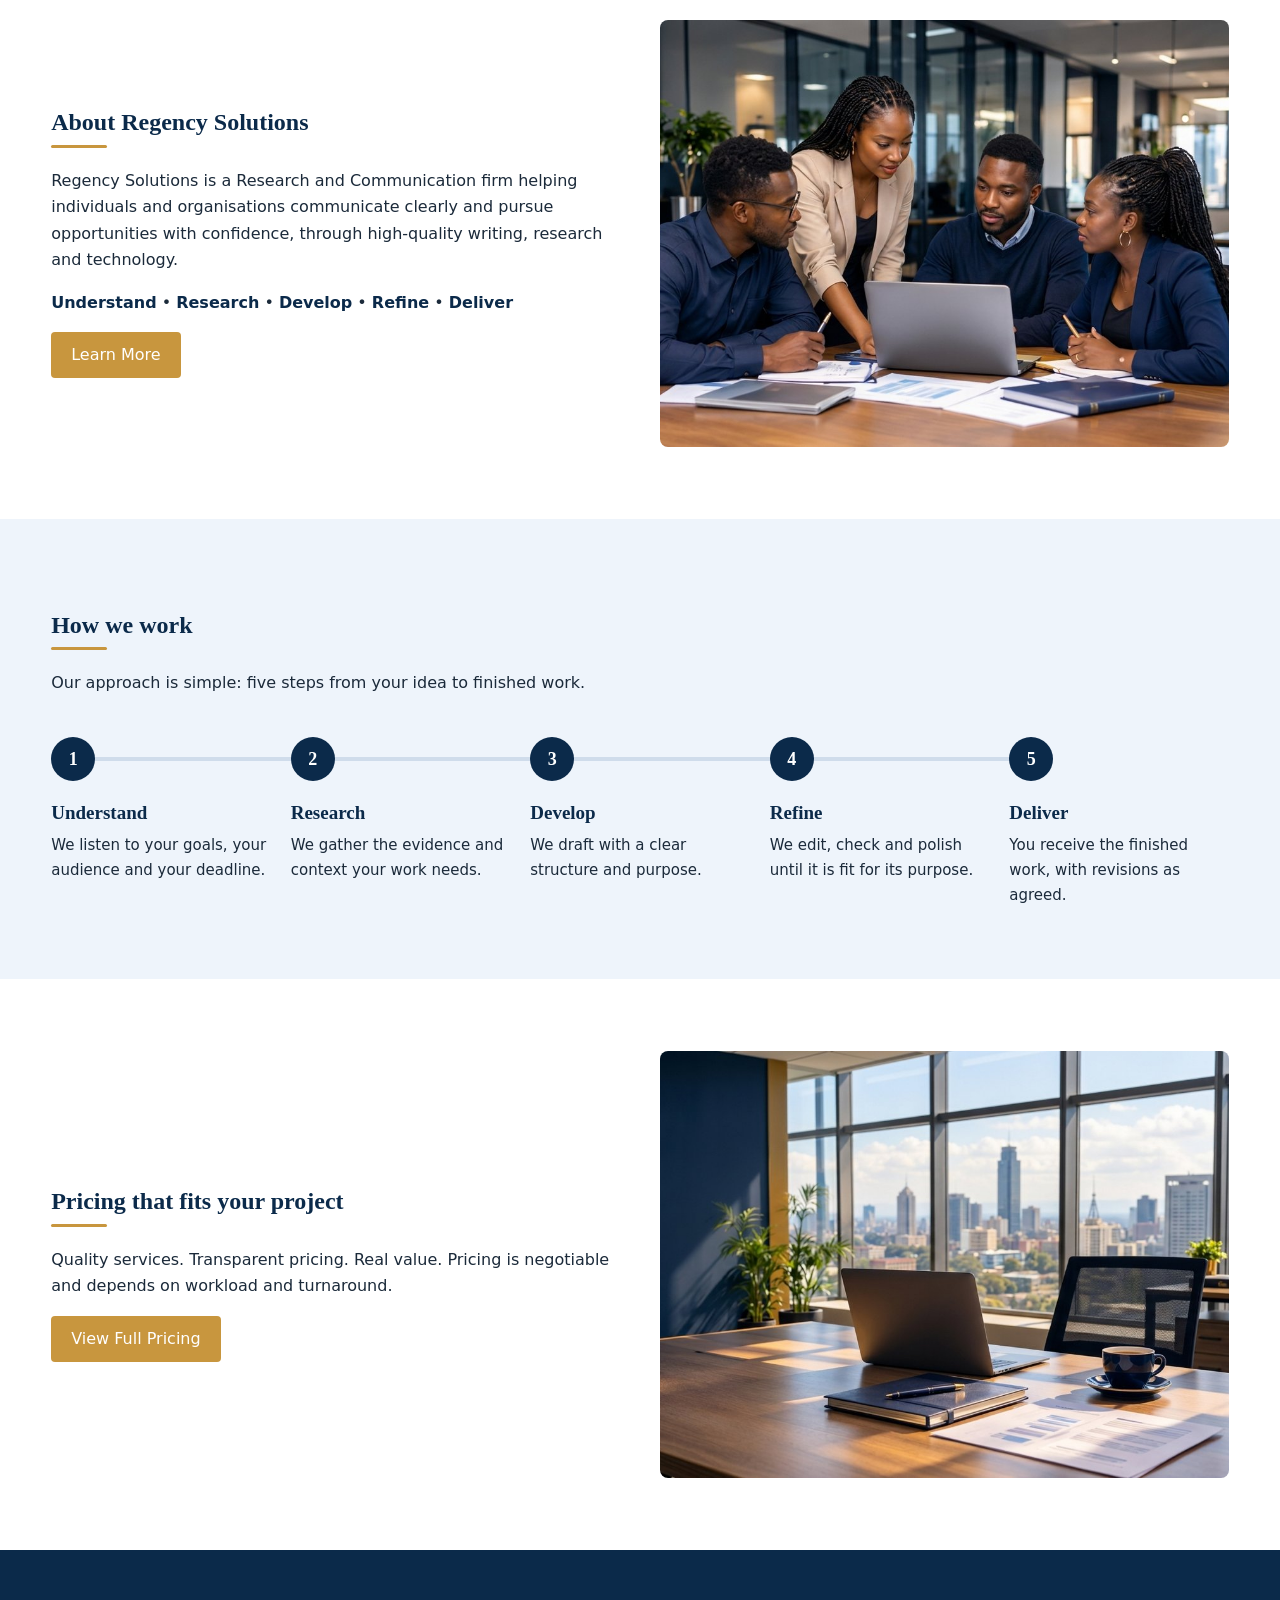
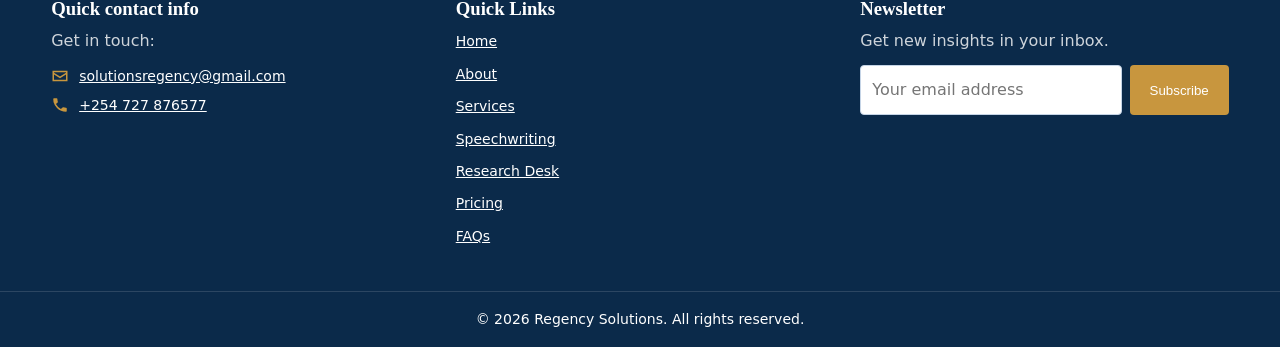
==== commit 44590d4f: "Add files via upload" ====
--- a/index.html
+++ b/index.html
@@ -1,6 +1,6 @@
-<!DOCTYPE html><html lang="en"><head><meta charset="utf-8"><meta name="viewport" content="width=device-width,initial-scale=1"><title>Regency Solutions | Strategic Writing. Research. Communication.</title><link rel="stylesheet" href="style.css?v=4"></head><body>
-<div class="topbar"><div class="w tb"><div class="socials"><a href="#" aria-label="Facebook"><svg viewBox="0 0 24 24"><path d="M14 8V6.5c0-.7.3-1 1-1h2V2h-3c-3 0-4.5 1.8-4.5 4.5V8H7v3.5h2.5V22H14V11.5h2.7L17 8z"/></svg></a><a href="#" aria-label="X"><svg viewBox="0 0 24 24"><path d="M18.2 2h3.3l-7.2 8.3L22.8 22h-6.6l-5.2-6.8L5 22H1.7l7.7-8.9L1.2 2h6.8l4.7 6.2zm-1.2 18h1.8L7 3.9H5z"/></svg></a><a href="#" aria-label="LinkedIn"><svg viewBox="0 0 24 24"><path d="M4.98 3.5a2.5 2.5 0 1 1 0 5 2.5 2.5 0 0 1 0-5zM3 9.5h4V21H3zM9.5 9.5h3.8v1.6h.1c.5-1 1.8-1.9 3.7-1.9 4 0 4.7 2.6 4.7 6V21h-4v-5c0-1.2 0-2.8-1.7-2.8s-2 1.3-2 2.7V21h-4z"/></svg></a><a href="#" aria-label="Instagram"><svg viewBox="0 0 24 24"><path d="M7 2h10a5 5 0 0 1 5 5v10a5 5 0 0 1-5 5H7a5 5 0 0 1-5-5V7a5 5 0 0 1 5-5zm0 2a3 3 0 0 0-3 3v10a3 3 0 0 0 3 3h10a3 3 0 0 0 3-3V7a3 3 0 0 0-3-3zm5 3.5A4.5 4.5 0 1 1 7.5 12 4.5 4.5 0 0 1 12 7.5zm0 2A2.5 2.5 0 1 0 14.5 12 2.5 2.5 0 0 0 12 9.5zM17.3 5.5a1.2 1.2 0 1 1-1.2 1.2 1.2 1.2 0 0 1 1.2-1.2z"/></svg></a></div></div></div><header><div class="w nav"><a href="index.html" class="logo"><svg width="34" height="34" viewBox="0 0 34 34"><rect width="34" height="34" rx="6" fill="#0b2a4a"/><path d="M9 26V8h9a5 5 0 0 1 0 10h-5l8 8" stroke="#c8963e" stroke-width="3.5" fill="none"/></svg><span>REGENCY<br>SOLUTIONS<em>Strategic Writing. Research. Communication.</em></span></a><button class="burger" aria-label="Open menu" aria-expanded="false"><span></span><span></span><span></span></button><nav><a href="index.html" class=on>Home</a><a href="about.html">About</a><div class="dd"><a href="services.html">Services &#9662;</a><div class="dm"><a href="services.html#career-solutions">Career Solutions</a><a href="services.html#research-analytics">Research & Analytics</a><a href="services.html#grants-proposals">Grants & Proposals</a><a href="services.html#website-development">Website Development</a><a href="services.html#ai-training">AI Training & Development</a><a href="services.html#professional-writing">Professional Writing</a></div></div><a href="speechwriting.html">Speechwriting</a><div class="dd"><a href="research-desk.html">Research Desk &#9662;</a><div class="dm"><a href="research-desk.html#insights">Insights</a><a href="research-desk.html#portfolio">Portfolio</a><a href="research-desk.html#testimonials">Testimonials</a></div></div><a href="pricing.html">Pricing</a><a href="contact.html">Contact</a></nav><a class="btn" href="start-a-project.html">Start a Project</a></div></header>
-<section class="hero"><div class="w"><div><h1>Strategic Writing. Research. Communication.</h1><p>We help individuals and organisations communicate better, pursue opportunities with confidence and build practical capabilities through high-quality writing, research and technology.</p><a class="btn" href="start-a-project.html">Get Started</a> <a class="btn o" href="services.html">Explore Our Services</a></div></div></section><section class="sp alt"><div class="w"><h2>Our Services</h2><p class="lead">Tailored solutions for your career, research, communication and AI needs.</p><div class="tiles"><div class="tile"><b>✍️</b><span>Career Solutions</span><p>CVs, LinkedIn, cover letters and professional writing.</p></div><div class="tile"><b>🔍</b><span>Research & Analytics</span><p>Proposals, reports, literature reviews and insights.</p></div><div class="tile"><b>📑</b><span>Grants & Proposals</span><p>Concept notes, logframes, budget narratives.</p></div><div class="tile"><b>🌐</b><span>Website Development</span><p>Professional websites that build credibility.</p></div><div class="tile"><b>🎤</b><span>Speechwriting</span><p>Keynotes and executive speeches that sound natural.</p></div><div class="tile"><b>🤖</b><span>AI Development</span><p>AI literacy, learning modules and training.</p></div></div><p><a class="btn" href="services.html">View all services</a></p></div></section><section class="sp"><div class="w two"><div><h2>About Regency Solutions</h2><p>Regency Solutions is a Research and Communication firm helping individuals and organisations communicate clearly and pursue opportunities with confidence, through high-quality writing, research and technology.</p><p class="steps"><b>Understand</b> &bull; <b>Research</b> &bull; <b>Develop</b> &bull; <b>Refine</b> &bull; <b>Deliver</b></p><a class="btn" href="about.html">Learn More</a></div><img src="images/about.jpg" alt=""></div></section><section class="sp alt"><div class="w two"><div><h2>Pricing that fits your project</h2><p>Quality services. Transparent pricing. Real value. Pricing is negotiable and depends on workload and turnaround.</p><a class="btn" href="pricing.html">View Full Pricing</a></div><img src="images/pricing.jpg" alt=""></div></section>
+<!DOCTYPE html><html lang="en"><head><meta charset="utf-8"><meta name="viewport" content="width=device-width,initial-scale=1"><title>Regency Solutions | Strategic Writing. Research. Communication.</title><link rel="stylesheet" href="style.css?v=5"></head><body>
+<div class="topbar"><div class="w tb"><div class="socials"><a href="#" aria-label="Facebook"><svg viewBox="0 0 24 24"><path d="M14 8V6.5c0-.7.3-1 1-1h2V2h-3c-3 0-4.5 1.8-4.5 4.5V8H7v3.5h2.5V22H14V11.5h2.7L17 8z"/></svg></a><a href="#" aria-label="X"><svg viewBox="0 0 24 24"><path d="M18.2 2h3.3l-7.2 8.3L22.8 22h-6.6l-5.2-6.8L5 22H1.7l7.7-8.9L1.2 2h6.8l4.7 6.2zm-1.2 18h1.8L7 3.9H5z"/></svg></a><a href="#" aria-label="LinkedIn"><svg viewBox="0 0 24 24"><path d="M4.98 3.5a2.5 2.5 0 1 1 0 5 2.5 2.5 0 0 1 0-5zM3 9.5h4V21H3zM9.5 9.5h3.8v1.6h.1c.5-1 1.8-1.9 3.7-1.9 4 0 4.7 2.6 4.7 6V21h-4v-5c0-1.2 0-2.8-1.7-2.8s-2 1.3-2 2.7V21h-4z"/></svg></a><a href="#" aria-label="Instagram"><svg viewBox="0 0 24 24"><path d="M7 2h10a5 5 0 0 1 5 5v10a5 5 0 0 1-5 5H7a5 5 0 0 1-5-5V7a5 5 0 0 1 5-5zm0 2a3 3 0 0 0-3 3v10a3 3 0 0 0 3 3h10a3 3 0 0 0 3-3V7a3 3 0 0 0-3-3zm5 3.5A4.5 4.5 0 1 1 7.5 12 4.5 4.5 0 0 1 12 7.5zm0 2A2.5 2.5 0 1 0 14.5 12 2.5 2.5 0 0 0 12 9.5zM17.3 5.5a1.2 1.2 0 1 1-1.2 1.2 1.2 1.2 0 0 1 1.2-1.2z"/></svg></a></div></div></div><header><div class="w nav"><a href="index.html" class="logo"><svg width="34" height="34" viewBox="0 0 34 34"><rect width="34" height="34" rx="6" fill="#0b2a4a"/><path d="M9 26V8h9a5 5 0 0 1 0 10h-5l8 8" stroke="#c8963e" stroke-width="3.5" fill="none"/></svg><span>REGENCY SOLUTIONS<em>Strategic Writing. Research. Communication.</em></span></a><button class="burger" aria-label="Open menu" aria-expanded="false"><span></span><span></span><span></span></button><nav><a href="index.html" class=on>Home</a><a href="about.html">About</a><div class="dd"><a href="services.html">Services &#9662;</a><div class="dm"><a href="services.html#career-solutions">Career Solutions</a><a href="services.html#research-analytics">Research & Analytics</a><a href="services.html#grants-proposals">Grants & Proposals</a><a href="services.html#website-development">Website Development</a><a href="services.html#ai-training">AI Training & Development</a><a href="services.html#professional-writing">Professional Writing</a></div></div><a href="speechwriting.html">Speechwriting</a><div class="dd"><a href="research-desk.html">Research Desk &#9662;</a><div class="dm"><a href="research-desk.html#insights">Insights</a><a href="research-desk.html#portfolio">Portfolio</a><a href="research-desk.html#testimonials">Testimonials</a></div></div><a href="pricing.html">Pricing</a><a href="contact.html">Contact</a></nav><a class="btn" href="start-a-project.html">Start a Project</a></div></header>
+<section class="hero"><div class="w"><div><div class="kick">Strategic Writing for <span class="rot" id="rot">Careers</span></div><h1>Professional writing, Research and Digital solutions that move you forward.</h1><p>We help individuals and organisations communicate better, pursue opportunities with confidence and build practical capabilities through high-quality writing, research and technology.</p><a class="btn" href="start-a-project.html">Get Started</a> <a class="btn o" href="services.html">Explore Our Services</a></div></div></section><section class="sp alt"><div class="w"><h2>Our Services</h2><p class="lead">Tailored solutions for your career, research, communication and AI needs.</p><div class="tiles"><div class="tile"><b>✍️</b><span>Career Solutions</span><p>CVs, LinkedIn, cover letters and professional writing.</p></div><div class="tile"><b>🔍</b><span>Research & Analytics</span><p>Proposals, reports, literature reviews and insights.</p></div><div class="tile"><b>📑</b><span>Grants & Proposals</span><p>Concept notes, logframes, budget narratives.</p></div><div class="tile"><b>🌐</b><span>Website Development</span><p>Professional websites that build credibility.</p></div><div class="tile"><b>🎤</b><span>Speechwriting</span><p>Keynotes and executive speeches that sound natural.</p></div><div class="tile"><b>🤖</b><span>AI Development</span><p>AI literacy, learning modules and training.</p></div></div><p><a class="btn" href="services.html">View all services</a></p></div></section><section class="sp"><div class="w two"><div><h2>About Regency Solutions</h2><p>Regency Solutions is a Research and Communication firm helping individuals and organisations communicate clearly and pursue opportunities with confidence, through high-quality writing, research and technology.</p><p class="steps"><b>Understand</b> &bull; <b>Research</b> &bull; <b>Develop</b> &bull; <b>Refine</b> &bull; <b>Deliver</b></p><a class="btn" href="about.html">Learn More</a></div><img src="images/about.jpg" alt=""></div></section><section class="sp alt"><div class="w"><h2>How we work</h2><p class="lead">Our approach is simple: five steps from your idea to finished work.</p><ol class="tl" id="tl"><li><i>1</i><b>Understand</b><p>We listen to your goals, your audience and your deadline.</p></li><li><i>2</i><b>Research</b><p>We gather the evidence and context your work needs.</p></li><li><i>3</i><b>Develop</b><p>We draft with a clear structure and purpose.</p></li><li><i>4</i><b>Refine</b><p>We edit, check and polish until it is fit for its purpose.</p></li><li><i>5</i><b>Deliver</b><p>You receive the finished work, with revisions as agreed.</p></li></ol></div></section><section class="sp"><div class="w two"><div><h2>Pricing that fits your project</h2><p>Quality services. Transparent pricing. Real value. Pricing is negotiable and depends on workload and turnaround.</p><a class="btn" href="pricing.html">View Full Pricing</a></div><img src="images/pricing.jpg" alt=""></div></section>
 <footer><div class="w fg"><div><h3>Quick contact info</h3><p class="mu">Get in touch:</p><ul class="cl"><li><svg viewBox="0 0 24 24"><path d="M2 5h20v14H2zm2 2v.5l8 5 8-5V7zm16 3l-8 5-8-5v7h16z"/></svg><a href="https://mail.google.com/mail/?view=cm&to=solutionsregency@gmail.com" target="_blank" rel="noopener">solutionsregency@gmail.com</a></li><li><svg viewBox="0 0 24 24"><path d="M6.6 10.8a15 15 0 0 0 6.6 6.6l2.2-2.2a1 1 0 0 1 1-.25 11 11 0 0 0 3.6.6 1 1 0 0 1 1 1V20a1 1 0 0 1-1 1A17 17 0 0 1 3 4a1 1 0 0 1 1-1h3.5a1 1 0 0 1 1 1c0 1.2.2 2.4.6 3.6a1 1 0 0 1-.25 1z"/></svg><a href="tel:+254727876577">+254 727 876577</a></li></ul></div><div><h3>Quick Links</h3><ul class="ll"><li><a href="index.html">Home</a></li><li><a href="about.html">About</a></li><li><a href="services.html">Services</a></li><li><a href="speechwriting.html">Speechwriting</a></li><li><a href="research-desk.html">Research Desk</a></li><li><a href="pricing.html">Pricing</a></li><li><a href="research-desk.html#faqs">FAQs</a></li></ul></div><div><h3>Newsletter</h3><p class="mu">Get new insights in your inbox.</p><form class="rf nl" data-kind="news"><input name="_honey" style="display:none" tabindex="-1" autocomplete="off" aria-hidden="true"><input type="hidden" name="service" value="Newsletter"><input name="email" type="email" placeholder="Your email address" aria-label="Email address" required><button class="btn">Subscribe</button><div class="msg"></div></form></div></div><div class="fb">&copy; 2026 Regency Solutions. All rights reserved.</div></footer>
 <div class="modal" id="m"><form class="rf" data-reply="1"><input name="_honey" style="display:none" tabindex="-1" autocomplete="off" aria-hidden="true"><button type="button" class="x" aria-label="Close">&times;</button><h3>Get the pricing plan</h3><p>Enter your email and we will send the plan straight to your inbox.</p><input type="hidden" name="service"><input name="name" placeholder="Your name *" required><input name="email" type="email" placeholder="Email *" required><button class="btn">Send me the pricing plan</button><div class="msg"></div></form></div>
-<script src="script.js?v=6"></script><script src="motion.js?v=1" defer></script></body></html>
+<script src="script.js?v=6"></script><script src="motion.js?v=2" defer></script></body></html>
--- a/style.css
+++ b/style.css
@@ -63,3 +63,21 @@
 .sp h2::after{content:'';display:block;width:0;height:3px;background:var(--g);margin-top:8px;border-radius:2px;transition:width .8s .25s var(--ease)}.sp h2.in::after{width:56px}
 @media(max-width:760px){.logo{font-size:15px}.nav nav>a,.dd>a{background:none}}
 @media(prefers-reduced-motion:reduce){*{animation:none!important;transition:none!important}}
+
+/* ===== v5 ===== */
+.hero h1{max-width:20ch;font-size:clamp(32px,4.6vw,56px)}
+.kick{color:var(--g);font:600 14px/1.3 'Segoe UI',sans-serif;letter-spacing:.16em;text-transform:uppercase;margin-bottom:16px;animation:up .8s var(--ease) backwards}
+.rot{display:inline-block;min-width:9.5ch;color:#fff;border-bottom:2px solid var(--g);transition:opacity .35s,transform .35s}.rot.out{opacity:0;transform:translateY(-8px)}
+.tl{list-style:none;margin:40px 0 0;padding:0;display:grid;grid-template-columns:repeat(5,1fr);gap:20px;position:relative}
+.tl::before,.tl::after{content:'';position:absolute;left:22px;top:20px;height:4px;border-radius:2px}
+.tl::before{right:calc((100% - 80px)/5 - 22px);background:#cfdceb}.tl::after{background:var(--g);width:calc((100% - (100% - 80px)/5)*var(--p,0))}
+.tl li{position:relative;padding-top:64px}.tl i{position:absolute;top:0;left:0;width:44px;height:44px;border-radius:50%;background:var(--n);color:#fff;font:700 18px/44px Georgia,serif;text-align:center;z-index:1;transition:background .4s,transform .4s}
+.tl li.on i{background:var(--g);transform:scale(1.12)}.tl b{font:600 19px Georgia,serif;color:var(--n)}.tl p{margin:6px 0 0;font-size:15px}
+@media(max-width:760px){.tl{grid-template-columns:1fr;gap:26px}.tl::before,.tl::after{left:20px;top:22px;width:4px}.tl::before{right:auto;bottom:calc(22px + 4px);height:auto;bottom:70px}.tl::after{height:calc((100% - 92px)*var(--p,0));width:4px}.tl li{padding:4px 0 0 64px}}
+.wa,.tt{position:fixed;right:18px;width:52px;height:52px;border-radius:50%;display:grid;place-items:center;z-index:25;box-shadow:0 6px 18px #0004;border:0;cursor:pointer}
+.wa{bottom:20px;background:#25d366;transition:transform .25s var(--ease)}.wa:hover{transform:scale(1.08)}.wa svg{width:30px;height:30px}
+.wa::before{content:'';position:absolute;inset:0;border-radius:50%;border:2px solid #25d366;animation:pulse 2.4s infinite}@keyframes pulse{from{transform:scale(1);opacity:.8}to{transform:scale(1.6);opacity:0}}
+.wa span{position:absolute;right:62px;background:#fff;color:var(--n);padding:6px 12px;border-radius:6px;font:600 13px 'Segoe UI',sans-serif;white-space:nowrap;box-shadow:0 4px 12px #0003;opacity:0;pointer-events:none;transform:translateX(8px);transition:.25s}.wa:hover span{opacity:1;transform:none}
+.tt{bottom:84px;background:var(--n);color:#fff;font-size:22px;opacity:0;visibility:hidden;transform:translateY(10px);transition:.3s}.tt.show{opacity:1;visibility:visible;transform:none}.tt:hover{background:var(--g)}
+.fs{max-width:480px;margin:0 0 18px;padding:12px 16px;border-radius:30px}
+@media(max-width:760px){.wa,.tt{right:12px}}
